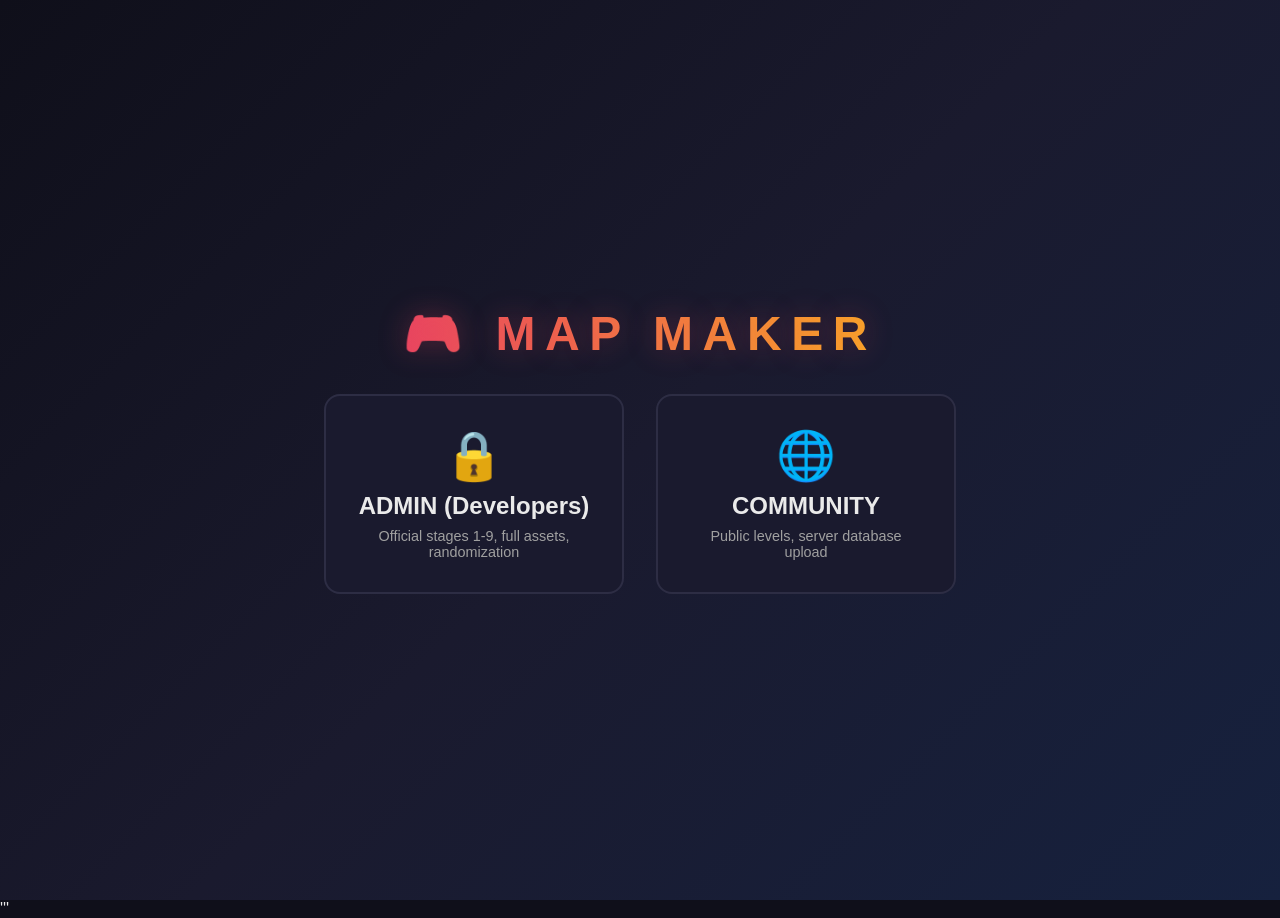
==== map-maker/map-maker.html @ d8f0c8b5 "Reset repository snapshot" ====
<!DOCTYPE html>
<html lang="en">
<head>
    <meta charset="UTF-8">
    <meta name="viewport" content="width=device-width, initial-scale=1.0">
    <title>Game Map Maker - Admin & Community</title>
    <link rel="stylesheet" href="map-maker.css">
</head>
<body>
    <div id="app">
        <!-- Mode Selector -->
        <div id="mode-selector" class="mode-selector">
            <h1>🎮 MAP MAKER</h1>
            <div class="mode-buttons">
                <button class="mode-btn admin-mode" onclick="app.setMode('admin')">
                    <span class="icon">🔒</span>
                    <span class="label">ADMIN (Developers)</span>
                    <span class="desc">Official stages 1-9, full assets, randomization</span>
                </button>
                <button class="mode-btn community-mode" onclick="app.setMode('community')">
                    <span class="icon">🌐</span>
                    <span class="label">COMMUNITY</span>
                    <span class="desc">Public levels, server database upload</span>
                </button>
            </div>
        </div>

        <!-- Admin Interface -->
        <div id="admin-interface" class="interface hidden">
            <header class="admin-header">
                <h2>🔒 ADMIN MAP MAKER</h2>
                <div class="stage-selector">
                    <label>Target Stage:</label>
                    <select id="admin-stage-select">
                        <option value="1">Stage 1 - Tutorial</option>
                        <option value="2">Stage 2 - Forest</option>
                        <option value="3">Stage 3 - Caves</option>
                        <option value="4">Stage 4 - Castle</option>
                        <option value="5">Stage 5 - Dungeon</option>
                        <option value="6">Stage 6 - Sewers</option>
                        <option value="7">Stage 7 - Tower</option>
                        <option value="8">Stage 8 - Hell</option>
                        <option value="9">Stage 9 - Final</option>
                    </select>
                </div>
                <div class="header-actions">
                    <button class="btn btn-secondary" onclick="app.randomizeMap()">🎲 Randomize</button>
                    <button class="btn btn-primary" onclick="app.exportAdminMap()">💾 Export to Stage</button>
                    <button class="btn btn-warning" onclick="app.exportAllStages()">📦 Export All Stages</button>
                    <button class="btn btn-danger" onclick="app.backToMenu()">← Back</button>
                </div>
            </header>

            <div class="workspace">
                <!-- Left Sidebar: Asset Palette -->
                <aside class="sidebar left-sidebar">
                    <div class="palette-section">
                        <h3>🧱 Platforms</h3>
                        <div class="asset-grid">
                            <div class="asset-item" draggable="true" data-type="platform" data-subtype="grass" title="Grass Platform">
                                <div class="preview grass"></div>
                                <span>Grass</span>
                            </div>
                            <div class="asset-item" draggable="true" data-type="platform" data-subtype="stone" title="Stone Platform">
                                <div class="preview stone"></div>
                                <span>Stone</span>
                            </div>
                            <div class="asset-item" draggable="true" data-type="platform" data-subtype="wood" title="Wood Platform">
                                <div class="preview wood"></div>
                                <span>Wood</span>
                            </div>
                            <div class="asset-item" draggable="true" data-type="platform" data-subtype="metal" title="Metal Platform">
                                <div class="preview metal"></div>
                                <span>Metal</span>
                            </div>
                            <div class="asset-item" draggable="true" data-type="platform" data-subtype="ice" title="Ice Platform">
                                <div class="preview ice"></div>
                                <span>Ice</span>
                            </div>
                            <div class="asset-item" draggable="true" data-type="platform" data-subtype="moving" title="Moving Platform">
                                <div class="preview moving"></div>
                                <span>Moving</span>
                            </div>
                            <div class="asset-item" draggable="true" data-type="platform" data-subtype="crumbling" title="Crumbling Platform">
                                <div class="preview crumbling"></div>
                                <span>Crumble</span>
                            </div>
                            <div class="asset-item" draggable="true" data-type="platform" data-subtype="bounce" title="Bounce Platform">
                                <div class="preview bounce"></div>
                                <span>Bounce</span>
                            </div>
                        </div>
                    </div>

                    <div class="palette-section">
                        <h3>⚠️ Traps</h3>
                        <div class="asset-grid">
                            <div class="asset-item" draggable="true" data-type="trap" data-subtype="spikes" title="Spikes">
                                <div class="preview spikes"></div>
                                <span>Spikes</span>
                            </div>
                            <div class="asset-item" draggable="true" data-type="trap" data-subtype="saw" title="Saw Blade">
                                <div class="preview saw"></div>
                                <span>Saw</span>
                            </div>
                            <div class="asset-item" draggable="true" data-type="trap" data-subtype="lava" title="Lava Pit">
                                <div class="preview lava"></div>
                                <span>Lava</span>
                            </div>
                            <div class="asset-item" draggable="true" data-type="trap" data-subtype="arrow" title="Arrow Trap">
                                <div class="preview arrow"></div>
                                <span>Arrow</span>
                            </div>
                            <div class="asset-item" draggable="true" data-type="trap" data-subtype="poison" title="Poison Gas">
                                <div class="preview poison"></div>
                                <span>Poison</span>
                            </div>
                            <div class="asset-item" draggable="true" data-type="trap" data-subtype="electric" title="Electric Field">
                                <div class="preview electric"></div>
                                <span>Electric</span>
                            </div>
                        </div>
                    </div>

                    <div class="palette-section">
                        <h3>🚪 Doors</h3>
                        <div class="asset-grid">
                            <div class="asset-item" draggable="true" data-type="door" data-subtype="exit" title="Exit Door">
                                <div class="preview door-exit"></div>
                                <span>Exit</span>
                            </div>
                            <div class="asset-item" draggable="true" data-type="door" data-subtype="locked" title="Locked Door">
                                <div class="preview door-locked"></div>
                                <span>Locked</span>
                            </div>
                            <div class="asset-item" draggable="true" data-type="door" data-subtype="secret" title="Secret Door">
                                <div class="preview door-secret"></div>
                                <span>Secret</span>
                            </div>
                            <div class="asset-item" draggable="true" data-type="door" data-subtype="trap" title="Trap Door (Bad)">
                                <div class="preview door-trap"></div>
                                <span>Trap</span>
                            </div>
                        </div>
                    </div>
                </aside>

                <!-- Center: Canvas -->
                <main class="canvas-area">
                    <div class="canvas-header">
                        <span class="coords">X: <span id="coord-x">0</span> Y: <span id="coord-y">0</span></span>
                        <span class="grid-size">Grid: <span id="grid-size">32px</span></span>
                        <div class="tools">
                            <button class="tool-btn active" data-tool="brush" title="Brush (B)">🖌️</button>
                            <button class="tool-btn" data-tool="eraser" title="Eraser (E)">🧹</button>
                            <button class="tool-btn" data-tool="fill" title="Fill (F)">🪣</button>
                            <button class="tool-btn" data-tool="select" title="Select (S)">🔲</button>
                            <button class="tool-btn" data-tool="move" title="Move (M)">✋</button>
                        </div>
                        <div class="zoom-controls">
                            <button onclick="app.zoom(-0.1)">-</button>
                            <span id="zoom-level">100%</span>
                            <button onclick="app.zoom(0.1)">+</button>
                        </div>
                    </div>
                    <div class="canvas-wrapper">
                        <canvas id="map-canvas" width="800" height="600"></canvas>
                        <div id="grid-overlay" class="grid-overlay"></div>
                    </div>
                    <div class="canvas-footer">
                        <span id="object-count">Objects: 0</span>
                        <span id="map-size">Size: 25x19 tiles</span>
                    </div>
                </main>

                <!-- Right Sidebar: Properties & Layers -->
                <aside class="sidebar right-sidebar">
                    <div class="panel">
                        <h3>📋 Layers</h3>
                        <div class="layer-list">
                            <div class="layer-item active" data-layer="background">
                                <span class="visibility">👁️</span>
                                <span>Background</span>
                            </div>
                            <div class="layer-item active" data-layer="platforms">
                                <span class="visibility">👁️</span>
                                <span>Platforms</span>
                            </div>
                            <div class="layer-item active" data-layer="traps">
                                <span class="visibility">👁️</span>
                                <span>Traps</span>
                            </div>
                            <div class="layer-item active" data-layer="entities">
                                <span class="visibility">👁️</span>
                                <span>Entities</span>
                            </div>
                            <div class="layer-item active" data-layer="foreground">
                                <span class="visibility">👁️</span>
                                <span>Foreground</span>
                            </div>
                        </div>
                    </div>

                    <div class="panel">
                        <h3>🎯 Spawns & Mobs</h3>
                        <div class="asset-grid small">
                            <div class="asset-item" draggable="true" data-type="spawn" data-subtype="player" title="Player Spawn">
                                <div class="preview spawn-player"></div>
                                <span>Player</span>
                            </div>
                            <div class="asset-item" draggable="true" data-type="spawn" data-subtype="checkpoint" title="Checkpoint">
                                <div class="preview spawn-checkpoint"></div>
                                <span>Save</span>
                            </div>
                            <div class="asset-item" draggable="true" data-type="mob" data-subtype="slime" title="Slime">
                                <div class="preview mob-slime"></div>
                                <span>Slime</span>
                            </div>
                            <div class="asset-item" draggable="true" data-type="mob" data-subtype="goblin" title="Goblin">
                                <div class="preview mob-goblin"></div>
                                <span>Goblin</span>
                            </div>
                            <div class="asset-item" draggable="true" data-type="mob" data-subtype="skeleton" title="Skeleton">
                                <div class="preview mob-skeleton"></div>
                                <span>Skeleton</span>
                            </div>
                            <div class="asset-item" draggable="true" data-type="mob" data-subtype="bat" title="Bat">
                                <div class="preview mob-bat"></div>
                                <span>Bat</span>
                            </div>
                            <div class="asset-item" draggable="true" data-type="mob" data-subtype="boss" title="Boss">
                                <div class="preview mob-boss"></div>
                                <span>Boss</span>
                            </div>
                        </div>
                    </div>

                    <div class="panel">
                        <h3>💎 Items</h3>
                        <div class="asset-grid small">
                            <div class="asset-item" draggable="true" data-type="item" data-subtype="coin" title="Coin">
                                <div class="preview item-coin"></div>
                                <span>Coin</span>
                            </div>
                            <div class="asset-item" draggable="true" data-type="item" data-subtype="gem" title="Gem">
                                <div class="preview item-gem"></div>
                                <span>Gem</span>
                            </div>
                            <div class="asset-item" draggable="true" data-type="item" data-subtype="key" title="Key">
                                <div class="preview item-key"></div>
                                <span>Key</span>
                            </div>
                            <div class="asset-item" draggable="true" data-type="item" data-subtype="potion" title="Potion">
                                <div class="preview item-potion"></div>
                                <span>Potion</span>
                            </div>
                            <div class="asset-item" draggable="true" data-type="item" data-subtype="chest" title="Chest">
                                <div class="preview item-chest"></div>
                                <span>Chest</span>
                            </div>
                            <div class="asset-item" draggable="true" data-type="item" data-subtype="powerup" title="Power Up">
                                <div class="preview item-powerup"></div>
                                <span>Power</span>
                            </div>
                        </div>
                    </div>

                    <div class="panel" id="properties-panel">
                        <h3>⚙️ Properties</h3>
                        <div id="selected-properties">
                            <p class="empty-state">Select an object to edit properties</p>
                        </div>
                    </div>
                </aside>
            </div>

            <!-- Randomization Settings -->
            <div class="randomization-panel">
                <h3>🎲 Randomization Algorithm</h3>
                <div class="rand-settings">
                    <label>
                        <input type="checkbox" id="rand-platforms" checked>
                        Randomize Platform Positions
                    </label>
                    <label>
                        <input type="checkbox" id="rand-traps" checked>
                        Randomize Trap Placement
                    </label>
                    <label>
                        <input type="checkbox" id="rand-items" checked>
                        Randomize Item Spawns
                    </label>
                    <label>
                        <input type="checkbox" id="rand-mobs" checked>
                        Randomize Mob Spawns
                    </label>
                    <label>
                        <input type="checkbox" id="rand-seed" checked>
                        Use Seed: <input type="text" id="rand-seed-value" placeholder="random">
                    </label>
                    <div class="slider-group">
                        <label>Difficulty Variance: <span id="diff-val">50%</span></label>
                        <input type="range" id="difficulty-var" min="0" max="100" value="50">
                    </div>
                </div>
            </div>
        </div>

        <!-- Community Interface -->
        <div id="community-interface" class="interface hidden">
            <header class="community-header">
                <h2>🌐 COMMUNITY MAP MAKER</h2>
                <div class="header-actions">
                    <button class="btn btn-secondary" onclick="app.newMap()">📝 New</button>
                    <button class="btn btn-secondary" onclick="app.loadMap()">📂 Load</button>
                    <button class="btn btn-primary" onclick="app.saveToServer()">☁️ Upload to Server</button>
                    <button class="btn btn-danger" onclick="app.backToMenu()">← Back</button>
                </div>
            </header>

            <div class="workspace community-workspace">
                <aside class="sidebar community-sidebar">
                    <div class="palette-section">
                        <h3>Basic Assets</h3>
                        <div class="asset-grid">
                            <div class="asset-item" draggable="true" data-type="platform" data-subtype="grass">
                                <div class="preview grass"></div>
                                <span>Platform</span>
                            </div>
                            <div class="asset-item" draggable="true" data-type="trap" data-subtype="spikes">
                                <div class="preview spikes"></div>
                                <span>Spikes</span>
                            </div>
                            <div class="asset-item" draggable="true" data-type="door" data-subtype="exit">
                                <div class="preview door-exit"></div>
                                <span>Exit</span>
                            </div>
                            <div class="asset-item" draggable="true" data-type="item" data-subtype="coin">
                                <div class="preview item-coin"></div>
                                <span>Coin</span>
                            </div>
                            <div class="asset-item" draggable="true" data-type="spawn" data-subtype="player">
                                <div class="preview spawn-player"></div>
                                <span>Start</span>
                            </div>
                            <div class="asset-item" draggable="true" data-type="mob" data-subtype="slime">
                                <div class="preview mob-slime"></div>
                                <span>Enemy</span>
                            </div>
                        </div>
                    </div>

                    <div class="panel">
                        <h3>Level Info</h3>
                        <input type="text" id="level-name" placeholder="Level Name">
                        <textarea id="level-desc" placeholder="Description"></textarea>
                        <select id="level-difficulty">
                            <option value="easy">Easy</option>
                            <option value="medium">Medium</option>
                            <option value="hard">Hard</option>
                            <option value="expert">Expert</option>
                        </select>
                        <input type="text" id="author-name" placeholder="Your Name">
                    </div>
                </aside>

                <main class="canvas-area">
                    <div class="canvas-header">
                        <span>Community Level Editor</span>
                        <div class="tools">
                            <button class="tool-btn active" data-tool="brush">🖌️</button>
                            <button class="tool-btn" data-tool="eraser">🧹</button>
                        </div>
                    </div>
                    <div class="canvas-wrapper">
                        <canvas id="community-canvas" width="800" height="600"></canvas>
                    </div>
                </main>
            </div>
        </div>

        <!-- Export Modal -->
        <div id="export-modal" class="modal hidden">
            <div class="modal-content">
                <h3>📦 Export Stage Data</h3>
                <div class="export-preview">
                    <pre id="export-json"></pre>
                </div>
                <div class="export-actions">
                    <button class="btn btn-secondary" onclick="app.copyToClipboard()">📋 Copy JSON</button>
                    <button class="btn btn-primary" onclick="app.downloadStage()">💾 Download</button>
                    <button class="btn btn-danger" onclick="app.closeModal()">Close</button>
                </div>
            </div>
        </div>
    </div>

    <script src="/Minos-main/map-maker/map-maker.js"></script>
</body>
</html>'''
---- map-maker/map-maker.css ----
* {
    margin: 0;
    padding: 0;
    box-sizing: border-box;
}

:root {
    --bg-dark: #0f0f1a;
    --bg-panel: #1a1a2e;
    --bg-canvas: #16213e;
    --border: #2d2d44;
    --accent: #e94560;
    --accent-hover: #ff6b6b;
    --success: #4ecca3;
    --warning: #f9a826;
    --text: #eaeaea;
    --text-muted: #a0a0a0;
    --grid: rgba(255, 255, 255, 0.05);
}

body {
    font-family: 'Segoe UI', Tahoma, Geneva, Verdana, sans-serif;
    background: var(--bg-dark);
    color: var(--text);
    overflow: hidden;
    height: 100vh;
}

.hidden { display: none !important; }

/* ===== MODE SELECTOR ===== */
.mode-selector {
    display: flex;
    flex-direction: column;
    align-items: center;
    justify-content: center;
    height: 100vh;
    background: linear-gradient(135deg, #0f0f1a 0%, #1a1a2e 50%, #16213e 100%);
    gap: 2rem;
}

.mode-selector h1 {
    font-size: 3rem;
    text-transform: uppercase;
    letter-spacing: 0.2em;
    background: linear-gradient(90deg, #e94560, #f9a826);
    -webkit-background-clip: text;
    -webkit-text-fill-color: transparent;
    text-shadow: 0 0 30px rgba(233, 69, 96, 0.3);
}

.mode-buttons {
    display: flex;
    gap: 2rem;
    flex-wrap: wrap;
    justify-content: center;
}

.mode-btn {
    width: 300px;
    padding: 2rem;
    border: 2px solid var(--border);
    border-radius: 16px;
    background: var(--bg-panel);
    color: var(--text);
    cursor: pointer;
    transition: all 0.3s ease;
    display: flex;
    flex-direction: column;
    align-items: center;
    gap: 0.5rem;
}

.mode-btn:hover {
    transform: translateY(-5px);
    border-color: var(--accent);
    box-shadow: 0 10px 40px rgba(233, 69, 96, 0.2);
}

.mode-btn .icon {
    font-size: 3rem;
}

.mode-btn .label {
    font-size: 1.5rem;
    font-weight: bold;
}

.mode-btn .desc {
    font-size: 0.9rem;
    color: var(--text-muted);
    text-align: center;
}

.admin-mode:hover {
    border-color: #e94560;
    box-shadow: 0 10px 40px rgba(233, 69, 96, 0.3);
}

.community-mode:hover {
    border-color: #4ecca3;
    box-shadow: 0 10px 40px rgba(78, 204, 163, 0.3);
}

/* ===== INTERFACE LAYOUT ===== */
.interface {
    display: flex;
    flex-direction: column;
    height: 100vh;
}

/* ===== HEADERS ===== */
.admin-header, .community-header {
    display: flex;
    align-items: center;
    justify-content: space-between;
    padding: 0.8rem 1.5rem;
    background: var(--bg-panel);
    border-bottom: 2px solid var(--border);
    gap: 1rem;
    flex-wrap: wrap;
}

.admin-header h2, .community-header h2 {
    font-size: 1.2rem;
    color: var(--accent);
}

.stage-selector {
    display: flex;
    align-items: center;
    gap: 0.5rem;
}

.stage-selector select {
    padding: 0.5rem;
    background: var(--bg-dark);
    border: 1px solid var(--border);
    color: var(--text);
    border-radius: 6px;
    cursor: pointer;
}

.header-actions {
    display: flex;
    gap: 0.5rem;
    flex-wrap: wrap;
}

/* ===== BUTTONS ===== */
.btn {
    padding: 0.6rem 1.2rem;
    border: none;
    border-radius: 8px;
    cursor: pointer;
    font-weight: 600;
    transition: all 0.2s;
    font-size: 0.9rem;
    display: flex;
    align-items: center;
    gap: 0.3rem;
}

.btn-primary {
    background: var(--accent);
    color: white;
}

.btn-primary:hover {
    background: var(--accent-hover);
    transform: translateY(-2px);
}

.btn-secondary {
    background: var(--bg-dark);
    color: var(--text);
    border: 1px solid var(--border);
}

.btn-secondary:hover {
    background: var(--border);
}

.btn-warning {
    background: var(--warning);
    color: #000;
}

.btn-danger {
    background: transparent;
    color: var(--accent);
    border: 1px solid var(--accent);
}

.btn-danger:hover {
    background: var(--accent);
    color: white;
}

/* ===== WORKSPACE ===== */
.workspace {
    display: flex;
    flex: 1;
    overflow: hidden;
}

.community-workspace {
    display: flex;
    flex: 1;
    overflow: hidden;
}

/* ===== SIDEBARS ===== */
.sidebar {
    width: 220px;
    background: var(--bg-panel);
    border-right: 2px solid var(--border);
    overflow-y: auto;
    padding: 1rem;
    display: flex;
    flex-direction: column;
    gap: 1rem;
}

.right-sidebar {
    border-right: none;
    border-left: 2px solid var(--border);
}

.community-sidebar {
    width: 250px;
}

.palette-section, .panel {
    background: var(--bg-dark);
    border-radius: 10px;
    padding: 1rem;
    border: 1px solid var(--border);
}

.palette-section h3, .panel h3 {
    font-size: 0.9rem;
    margin-bottom: 0.8rem;
    color: var(--warning);
    text-transform: uppercase;
    letter-spacing: 0.05em;
}

/* ===== ASSET GRID ===== */
.asset-grid {
    display: grid;
    grid-template-columns: repeat(2, 1fr);
    gap: 0.5rem;
}

.asset-grid.small {
    grid-template-columns: repeat(3, 1fr);
}

.asset-item {
    display: flex;
    flex-direction: column;
    align-items: center;
    padding: 0.5rem;
    background: var(--bg-panel);
    border: 2px solid transparent;
    border-radius: 8px;
    cursor: grab;
    transition: all 0.2s;
    user-select: none;
}

.asset-item:hover {
    border-color: var(--accent);
    transform: scale(1.05);
    background: var(--bg-dark);
}

.asset-item:active {
    cursor: grabbing;
}

.asset-item.selected {
    border-color: var(--success);
    background: rgba(78, 204, 163, 0.1);
}

.asset-item span {
    font-size: 0.75rem;
    margin-top: 0.3rem;
    color: var(--text-muted);
}

/* ===== PREVIEW BOXES ===== */
.preview {
    width: 40px;
    height: 40px;
    border-radius: 6px;
    position: relative;
}

/* Platforms */
.grass { background: linear-gradient(180deg, #4ecca3 0%, #3db892 100%); border-top: 3px solid #7fffd4; }
.stone { background: linear-gradient(180deg, #8b8b8b 0%, #6b6b6b 100%); }
.wood { background: linear-gradient(90deg, #8b4513 0%, #a0522d 50%, #8b4513 100%); }
.metal { background: linear-gradient(180deg, #b0b0b0 0%, #808080 100%); border: 1px solid #d0d0d0; }
.ice { background: linear-gradient(180deg, #a8e6ff 0%, #7ec8e3 100%); opacity: 0.8; }
.moving { background: linear-gradient(180deg, #f9a826 0%, #e8890c 100%); animation: pulse 2s infinite; }
.crumbling { background: linear-gradient(180deg, #d4a373 0%, #b08968 100%); border: 2px dashed #8b4513; }
.bounce { background: linear-gradient(180deg, #ff6b9d 0%, #c44569 100%); border-radius: 50% 50% 10% 10%; }

/* Traps */
.spikes { 
    background: var(--bg-dark); 
    position: relative;
}
.spikes::after {
    content: '▲▲▲';
    position: absolute;
    bottom: 0;
    left: 0;
    right: 0;
    color: #e94560;
    font-size: 12px;
    text-align: center;
    line-height: 8px;
}
.saw { 
    background: conic-gradient(from 0deg, #e94560, #ff6b6b, #e94560); 
    border-radius: 50%;
    animation: spin 4s linear infinite;
}
.lava { 
    background: linear-gradient(180deg, #ff4500 0%, #ff0000 100%); 
    animation: lava-flow 3s ease infinite;
}
.arrow { 
    background: var(--bg-dark); 
    position: relative;
}
.arrow::after {
    content: '→';
    position: absolute;
    inset: 0;
    display: flex;
    align-items: center;
    justify-content: center;
    color: var(--warning);
    font-size: 20px;
}
.poison { 
    background: radial-gradient(circle, #4ecca3 0%, transparent 70%); 
    animation: toxic 2s ease infinite;
}
.electric { 
    background: var(--bg-dark); 
    border: 2px solid #f9a826;
    animation: electric 0.5s ease infinite;
}

/* Doors */
.door-exit { background: linear-gradient(180deg, #4ecca3 0%, #3db892 100%); border: 2px solid #7fffd4; }
.door-locked { background: linear-gradient(180deg, #e94560 0%, #c73e54 100%); border: 2px solid #ff6b6b; }
.door-secret { background: linear-gradient(180deg, #8b8b8b 0%, #6b6b6b 100%); opacity: 0.6; }
.door-trap { background: linear-gradient(180deg, #2c2c2c 0%, #1a1a1a 100%); border: 2px solid #e94560; }

/* Spawns */
.spawn-player { 
    background: #4ecca3; 
    border-radius: 50%; 
    border: 3px solid white;
}
.spawn-checkpoint { 
    background: var(--warning); 
    border-radius: 50%;
    border: 3px dashed white;
}

/* Mobs */
.mob-slime { 
    background: #4ecca3; 
    border-radius: 40% 40% 10% 10%;
    animation: bounce 1s ease infinite;
}
.mob-goblin { 
    background: #7cb342; 
    border-radius: 30%;
}
.mob-skeleton { 
    background: #e0e0e0; 
    border: 1px solid #999;
}
.mob-bat { 
    background: #5c4d7d; 
    border-radius: 50% 50% 0 0;
    animation: fly 2s ease infinite;
}
.mob-boss { 
    background: linear-gradient(135deg, #e94560, #f9a826); 
    border-radius: 10%;
    animation: pulse 2s ease infinite;
}

/* Items */
.item-coin { 
    background: #ffd700; 
    border-radius: 50%; 
    border: 2px solid #ffed4e;
    animation: spin 3s linear infinite;
}
.item-gem { 
    background: #00bfff; 
    clip-path: polygon(50% 0%, 100% 50%, 50% 100%, 0% 50%);
}
.item-key { 
    background: var(--warning); 
    clip-path: polygon(20% 0%, 80% 0%, 100% 100%, 0% 100%);
}
.item-potion { 
    background: #ff6b9d; 
    border-radius: 40% 40% 60% 60%;
}
.item-chest { 
    background: #8b4513; 
    border: 2px solid #d4a373;
}
.item-powerup { 
    background: radial-gradient(circle, #f9a826, #e94560); 
    border-radius: 50%;
    animation: pulse 1s ease infinite;
}

/* ===== CANVAS AREA ===== */
.canvas-area {
    flex: 1;
    display: flex;
    flex-direction: column;
    background: var(--bg-dark);
    position: relative;
}

.canvas-header {
    display: flex;
    align-items: center;
    justify-content: space-between;
    padding: 0.5rem 1rem;
    background: var(--bg-panel);
    border-bottom: 1px solid var(--border);
    gap: 1rem;
}

.coords, .grid-size {
    font-family: monospace;
    font-size: 0.85rem;
    color: var(--text-muted);
}

.tools {
    display: flex;
    gap: 0.3rem;
}

.tool-btn {
    width: 36px;
    height: 36px;
    border: 1px solid var(--border);
    background: var(--bg-dark);
    color: var(--text);
    border-radius: 6px;
    cursor: pointer;
    display: flex;
    align-items: center;
    justify-content: center;
    font-size: 1.1rem;
    transition: all 0.2s;
}

.tool-btn:hover {
    background: var(--border);
}

.tool-btn.active {
    background: var(--accent);
    border-color: var(--accent);
}

.zoom-controls {
    display: flex;
    align-items: center;
    gap: 0.5rem;
}

.zoom-controls button {
    width: 28px;
    height: 28px;
    border: 1px solid var(--border);
    background: var(--bg-dark);
    color: var(--text);
    border-radius: 4px;
    cursor: pointer;
}

.canvas-wrapper {
    flex: 1;
    position: relative;
    overflow: auto;
    display: flex;
    align-items: center;
    justify-content: center;
    padding: 2rem;
}

#map-canvas, #community-canvas {
    background: var(--bg-canvas);
    border: 2px solid var(--border);
    border-radius: 8px;
    cursor: crosshair;
    box-shadow: 0 0 40px rgba(0, 0, 0, 0.5);
}

.grid-overlay {
    position: absolute;
    top: 0;
    left: 0;
    right: 0;
    bottom: 0;
    pointer-events: none;
    background-image: 
        linear-gradient(var(--grid) 1px, transparent 1px),
        linear-gradient(90deg, var(--grid) 1px, transparent 1px);
    background-size: 32px 32px;
}

.canvas-footer {
    display: flex;
    justify-content: space-between;
    padding: 0.5rem 1rem;
    background: var(--bg-panel);
    border-top: 1px solid var(--border);
    font-size: 0.85rem;
    color: var(--text-muted);
}

/* ===== LAYERS ===== */
.layer-list {
    display: flex;
    flex-direction: column;
    gap: 0.3rem;
}

.layer-item {
    display: flex;
    align-items: center;
    gap: 0.5rem;
    padding: 0.5rem;
    background: var(--bg-panel);
    border-radius: 6px;
    cursor: pointer;
    transition: all 0.2s;
    font-size: 0.85rem;
}

.layer-item:hover {
    background: var(--border);
}

.layer-item.active {
    background: rgba(78, 204, 163, 0.1);
    border: 1px solid var(--success);
}

.visibility {
    cursor: pointer;
    opacity: 0.7;
}

/* ===== PROPERTIES PANEL ===== */
#properties-panel input, 
#properties-panel select,
.community-sidebar input,
.community-sidebar textarea,
.community-sidebar select {
    width: 100%;
    padding: 0.5rem;
    margin-bottom: 0.5rem;
    background: var(--bg-dark);
    border: 1px solid var(--border);
    color: var(--text);
    border-radius: 6px;
    font-family: inherit;
}

.community-sidebar textarea {
    min-height: 80px;
    resize: vertical;
}

.empty-state {
    color: var(--text-muted);
    font-style: italic;
    text-align: center;
    padding: 1rem;
}

/* ===== RANDOMIZATION PANEL ===== */
.randomization-panel {
    background: var(--bg-panel);
    border-top: 2px solid var(--border);
    padding: 1rem;
    display: flex;
    flex-direction: column;
    gap: 0.8rem;
}

.randomization-panel h3 {
    color: var(--warning);
    font-size: 1rem;
}

.rand-settings {
    display: flex;
    flex-wrap: wrap;
    gap: 1rem;
    align-items: center;
}

.rand-settings label {
    display: flex;
    align-items: center;
    gap: 0.5rem;
    font-size: 0.9rem;
    cursor: pointer;
}

.rand-settings input[type="checkbox"] {
    width: 18px;
    height: 18px;
    accent-color: var(--accent);
}

.slider-group {
    display: flex;
    flex-direction: column;
    gap: 0.3rem;
}

.slider-group input[type="range"] {
    width: 150px;
    accent-color: var(--accent);
}

/* ===== MODAL ===== */
.modal {
    position: fixed;
    inset: 0;
    background: rgba(0, 0, 0, 0.8);
    display: flex;
    align-items: center;
    justify-content: center;
    z-index: 1000;
    backdrop-filter: blur(5px);
}

.modal-content {
    background: var(--bg-panel);
    border: 2px solid var(--border);
    border-radius: 16px;
    padding: 2rem;
    max-width: 600px;
    width: 90%;
    max-height: 80vh;
    display: flex;
    flex-direction: column;
    gap: 1rem;
}

.modal-content h3 {
    color: var(--accent);
}

.export-preview {
    background: var(--bg-dark);
    border-radius: 8px;
    padding: 1rem;
    overflow: auto;
    max-height: 400px;
}

.export-preview pre {
    font-family: 'Courier New', monospace;
    font-size: 0.8rem;
    color: var(--success);
    white-space: pre-wrap;
    word-wrap: break-word;
}

.export-actions {
    display: flex;
    gap: 0.5rem;
    justify-content: flex-end;
}

/* ===== ANIMATIONS ===== */
@keyframes pulse {
    0%, 100% { opacity: 1; }
    50% { opacity: 0.6; }
}

@keyframes spin {
    from { transform: rotate(0deg); }
    to { transform: rotate(360deg); }
}

@keyframes bounce {
    0%, 100% { transform: translateY(0); }
    50% { transform: translateY(-5px); }
}

@keyframes fly {
    0%, 100% { transform: translateY(0) rotate(-5deg); }
    50% { transform: translateY(-8px) rotate(5deg); }
}

@keyframes lava-flow {
    0%, 100% { background-position: 0% 50%; }
    50% { background-position: 100% 50%; }
}

@keyframes toxic {
    0%, 100% { transform: scale(1); opacity: 0.7; }
    50% { transform: scale(1.1); opacity: 1; }
}

@keyframes electric {
    0%, 100% { border-color: #f9a826; box-shadow: 0 0 5px #f9a826; }
    50% { border-color: #fff; box-shadow: 0 0 15px #f9a826; }
}

/* ===== SCROLLBAR ===== */
::-webkit-scrollbar {
    width: 8px;
}

::-webkit-scrollbar-track {
    background: var(--bg-dark);
}

::-webkit-scrollbar-thumb {
    background: var(--border);
    border-radius: 4px;
}

::-webkit-scrollbar-thumb:hover {
    background: var(--accent);
}

/* ===== RESPONSIVE ===== */
@media (max-width: 1200px) {
    .sidebar {
        width: 180px;
    }
    .asset-grid {
        grid-template-columns: repeat(2, 1fr);
    }
}

@media (max-width: 900px) {
    .workspace {
        flex-direction: column;
    }
    .sidebar {
        width: 100%;
        height: 200px;
        border-right: none;
        border-bottom: 2px solid var(--border);
    }
    .right-sidebar {
        border-left: none;
        border-top: 2px solid var(--border);
    }
}
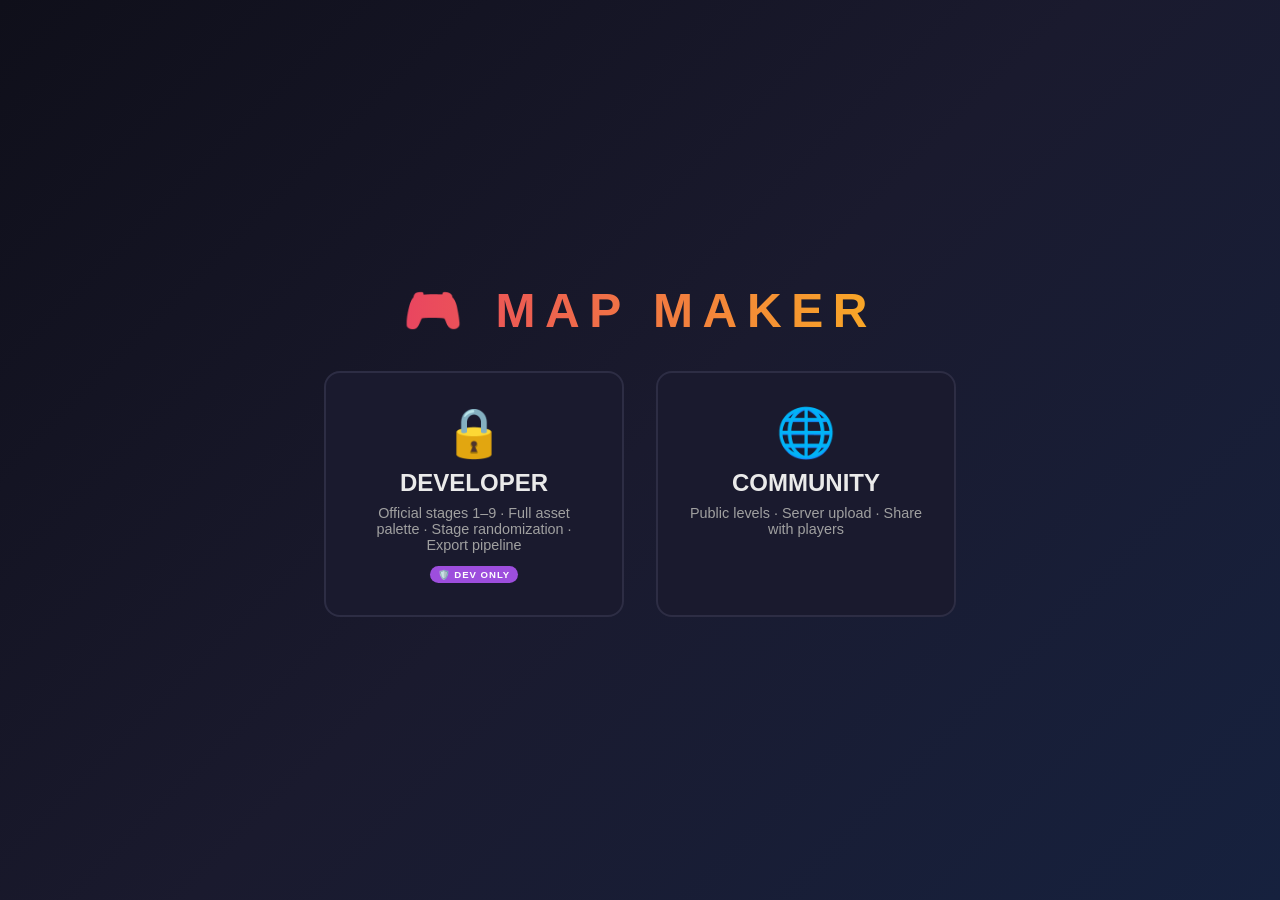
==== commit 299a5096: "map maker addded" ====
--- a/map-maker/map-maker.html
+++ b/map-maker/map-maker.html
@@ -1,400 +1,294 @@
 <!DOCTYPE html>
 <html lang="en">
 <head>
-    <meta charset="UTF-8">
-    <meta name="viewport" content="width=device-width, initial-scale=1.0">
-    <title>Game Map Maker - Admin & Community</title>
-    <link rel="stylesheet" href="map-maker.css">
+  <meta charset="UTF-8">
+  <meta name="viewport" content="width=device-width, initial-scale=1.0">
+  <title>Game Map Maker</title>
+  <link rel="stylesheet" href="map-maker.css">
 </head>
 <body>
-    <div id="app">
-        <!-- Mode Selector -->
-        <div id="mode-selector" class="mode-selector">
-            <h1>🎮 MAP MAKER</h1>
-            <div class="mode-buttons">
-                <button class="mode-btn admin-mode" onclick="app.setMode('admin')">
-                    <span class="icon">🔒</span>
-                    <span class="label">ADMIN (Developers)</span>
-                    <span class="desc">Official stages 1-9, full assets, randomization</span>
-                </button>
-                <button class="mode-btn community-mode" onclick="app.setMode('community')">
-                    <span class="icon">🌐</span>
-                    <span class="label">COMMUNITY</span>
-                    <span class="desc">Public levels, server database upload</span>
-                </button>
-            </div>
-        </div>
-
-        <!-- Admin Interface -->
-        <div id="admin-interface" class="interface hidden">
-            <header class="admin-header">
-                <h2>🔒 ADMIN MAP MAKER</h2>
-                <div class="stage-selector">
-                    <label>Target Stage:</label>
-                    <select id="admin-stage-select">
-                        <option value="1">Stage 1 - Tutorial</option>
-                        <option value="2">Stage 2 - Forest</option>
-                        <option value="3">Stage 3 - Caves</option>
-                        <option value="4">Stage 4 - Castle</option>
-                        <option value="5">Stage 5 - Dungeon</option>
-                        <option value="6">Stage 6 - Sewers</option>
-                        <option value="7">Stage 7 - Tower</option>
-                        <option value="8">Stage 8 - Hell</option>
-                        <option value="9">Stage 9 - Final</option>
-                    </select>
-                </div>
-                <div class="header-actions">
-                    <button class="btn btn-secondary" onclick="app.randomizeMap()">🎲 Randomize</button>
-                    <button class="btn btn-primary" onclick="app.exportAdminMap()">💾 Export to Stage</button>
-                    <button class="btn btn-warning" onclick="app.exportAllStages()">📦 Export All Stages</button>
-                    <button class="btn btn-danger" onclick="app.backToMenu()">← Back</button>
-                </div>
-            </header>
-
-            <div class="workspace">
-                <!-- Left Sidebar: Asset Palette -->
-                <aside class="sidebar left-sidebar">
-                    <div class="palette-section">
-                        <h3>🧱 Platforms</h3>
-                        <div class="asset-grid">
-                            <div class="asset-item" draggable="true" data-type="platform" data-subtype="grass" title="Grass Platform">
-                                <div class="preview grass"></div>
-                                <span>Grass</span>
-                            </div>
-                            <div class="asset-item" draggable="true" data-type="platform" data-subtype="stone" title="Stone Platform">
-                                <div class="preview stone"></div>
-                                <span>Stone</span>
-                            </div>
-                            <div class="asset-item" draggable="true" data-type="platform" data-subtype="wood" title="Wood Platform">
-                                <div class="preview wood"></div>
-                                <span>Wood</span>
-                            </div>
-                            <div class="asset-item" draggable="true" data-type="platform" data-subtype="metal" title="Metal Platform">
-                                <div class="preview metal"></div>
-                                <span>Metal</span>
-                            </div>
-                            <div class="asset-item" draggable="true" data-type="platform" data-subtype="ice" title="Ice Platform">
-                                <div class="preview ice"></div>
-                                <span>Ice</span>
-                            </div>
-                            <div class="asset-item" draggable="true" data-type="platform" data-subtype="moving" title="Moving Platform">
-                                <div class="preview moving"></div>
-                                <span>Moving</span>
-                            </div>
-                            <div class="asset-item" draggable="true" data-type="platform" data-subtype="crumbling" title="Crumbling Platform">
-                                <div class="preview crumbling"></div>
-                                <span>Crumble</span>
-                            </div>
-                            <div class="asset-item" draggable="true" data-type="platform" data-subtype="bounce" title="Bounce Platform">
-                                <div class="preview bounce"></div>
-                                <span>Bounce</span>
-                            </div>
-                        </div>
-                    </div>
-
-                    <div class="palette-section">
-                        <h3>⚠️ Traps</h3>
-                        <div class="asset-grid">
-                            <div class="asset-item" draggable="true" data-type="trap" data-subtype="spikes" title="Spikes">
-                                <div class="preview spikes"></div>
-                                <span>Spikes</span>
-                            </div>
-                            <div class="asset-item" draggable="true" data-type="trap" data-subtype="saw" title="Saw Blade">
-                                <div class="preview saw"></div>
-                                <span>Saw</span>
-                            </div>
-                            <div class="asset-item" draggable="true" data-type="trap" data-subtype="lava" title="Lava Pit">
-                                <div class="preview lava"></div>
-                                <span>Lava</span>
-                            </div>
-                            <div class="asset-item" draggable="true" data-type="trap" data-subtype="arrow" title="Arrow Trap">
-                                <div class="preview arrow"></div>
-                                <span>Arrow</span>
-                            </div>
-                            <div class="asset-item" draggable="true" data-type="trap" data-subtype="poison" title="Poison Gas">
-                                <div class="preview poison"></div>
-                                <span>Poison</span>
-                            </div>
-                            <div class="asset-item" draggable="true" data-type="trap" data-subtype="electric" title="Electric Field">
-                                <div class="preview electric"></div>
-                                <span>Electric</span>
-                            </div>
-                        </div>
-                    </div>
-
-                    <div class="palette-section">
-                        <h3>🚪 Doors</h3>
-                        <div class="asset-grid">
-                            <div class="asset-item" draggable="true" data-type="door" data-subtype="exit" title="Exit Door">
-                                <div class="preview door-exit"></div>
-                                <span>Exit</span>
-                            </div>
-                            <div class="asset-item" draggable="true" data-type="door" data-subtype="locked" title="Locked Door">
-                                <div class="preview door-locked"></div>
-                                <span>Locked</span>
-                            </div>
-                            <div class="asset-item" draggable="true" data-type="door" data-subtype="secret" title="Secret Door">
-                                <div class="preview door-secret"></div>
-                                <span>Secret</span>
-                            </div>
-                            <div class="asset-item" draggable="true" data-type="door" data-subtype="trap" title="Trap Door (Bad)">
-                                <div class="preview door-trap"></div>
-                                <span>Trap</span>
-                            </div>
-                        </div>
-                    </div>
-                </aside>
-
-                <!-- Center: Canvas -->
-                <main class="canvas-area">
-                    <div class="canvas-header">
-                        <span class="coords">X: <span id="coord-x">0</span> Y: <span id="coord-y">0</span></span>
-                        <span class="grid-size">Grid: <span id="grid-size">32px</span></span>
-                        <div class="tools">
-                            <button class="tool-btn active" data-tool="brush" title="Brush (B)">🖌️</button>
-                            <button class="tool-btn" data-tool="eraser" title="Eraser (E)">🧹</button>
-                            <button class="tool-btn" data-tool="fill" title="Fill (F)">🪣</button>
-                            <button class="tool-btn" data-tool="select" title="Select (S)">🔲</button>
-                            <button class="tool-btn" data-tool="move" title="Move (M)">✋</button>
-                        </div>
-                        <div class="zoom-controls">
-                            <button onclick="app.zoom(-0.1)">-</button>
-                            <span id="zoom-level">100%</span>
-                            <button onclick="app.zoom(0.1)">+</button>
-                        </div>
-                    </div>
-                    <div class="canvas-wrapper">
-                        <canvas id="map-canvas" width="800" height="600"></canvas>
-                        <div id="grid-overlay" class="grid-overlay"></div>
-                    </div>
-                    <div class="canvas-footer">
-                        <span id="object-count">Objects: 0</span>
-                        <span id="map-size">Size: 25x19 tiles</span>
-                    </div>
-                </main>
-
-                <!-- Right Sidebar: Properties & Layers -->
-                <aside class="sidebar right-sidebar">
-                    <div class="panel">
-                        <h3>📋 Layers</h3>
-                        <div class="layer-list">
-                            <div class="layer-item active" data-layer="background">
-                                <span class="visibility">👁️</span>
-                                <span>Background</span>
-                            </div>
-                            <div class="layer-item active" data-layer="platforms">
-                                <span class="visibility">👁️</span>
-                                <span>Platforms</span>
-                            </div>
-                            <div class="layer-item active" data-layer="traps">
-                                <span class="visibility">👁️</span>
-                                <span>Traps</span>
-                            </div>
-                            <div class="layer-item active" data-layer="entities">
-                                <span class="visibility">👁️</span>
-                                <span>Entities</span>
-                            </div>
-                            <div class="layer-item active" data-layer="foreground">
-                                <span class="visibility">👁️</span>
-                                <span>Foreground</span>
-                            </div>
-                        </div>
-                    </div>
-
-                    <div class="panel">
-                        <h3>🎯 Spawns & Mobs</h3>
-                        <div class="asset-grid small">
-                            <div class="asset-item" draggable="true" data-type="spawn" data-subtype="player" title="Player Spawn">
-                                <div class="preview spawn-player"></div>
-                                <span>Player</span>
-                            </div>
-                            <div class="asset-item" draggable="true" data-type="spawn" data-subtype="checkpoint" title="Checkpoint">
-                                <div class="preview spawn-checkpoint"></div>
-                                <span>Save</span>
-                            </div>
-                            <div class="asset-item" draggable="true" data-type="mob" data-subtype="slime" title="Slime">
-                                <div class="preview mob-slime"></div>
-                                <span>Slime</span>
-                            </div>
-                            <div class="asset-item" draggable="true" data-type="mob" data-subtype="goblin" title="Goblin">
-                                <div class="preview mob-goblin"></div>
-                                <span>Goblin</span>
-                            </div>
-                            <div class="asset-item" draggable="true" data-type="mob" data-subtype="skeleton" title="Skeleton">
-                                <div class="preview mob-skeleton"></div>
-                                <span>Skeleton</span>
-                            </div>
-                            <div class="asset-item" draggable="true" data-type="mob" data-subtype="bat" title="Bat">
-                                <div class="preview mob-bat"></div>
-                                <span>Bat</span>
-                            </div>
-                            <div class="asset-item" draggable="true" data-type="mob" data-subtype="boss" title="Boss">
-                                <div class="preview mob-boss"></div>
-                                <span>Boss</span>
-                            </div>
-                        </div>
-                    </div>
-
-                    <div class="panel">
-                        <h3>💎 Items</h3>
-                        <div class="asset-grid small">
-                            <div class="asset-item" draggable="true" data-type="item" data-subtype="coin" title="Coin">
-                                <div class="preview item-coin"></div>
-                                <span>Coin</span>
-                            </div>
-                            <div class="asset-item" draggable="true" data-type="item" data-subtype="gem" title="Gem">
-                                <div class="preview item-gem"></div>
-                                <span>Gem</span>
-                            </div>
-                            <div class="asset-item" draggable="true" data-type="item" data-subtype="key" title="Key">
-                                <div class="preview item-key"></div>
-                                <span>Key</span>
-                            </div>
-                            <div class="asset-item" draggable="true" data-type="item" data-subtype="potion" title="Potion">
-                                <div class="preview item-potion"></div>
-                                <span>Potion</span>
-                            </div>
-                            <div class="asset-item" draggable="true" data-type="item" data-subtype="chest" title="Chest">
-                                <div class="preview item-chest"></div>
-                                <span>Chest</span>
-                            </div>
-                            <div class="asset-item" draggable="true" data-type="item" data-subtype="powerup" title="Power Up">
-                                <div class="preview item-powerup"></div>
-                                <span>Power</span>
-                            </div>
-                        </div>
-                    </div>
-
-                    <div class="panel" id="properties-panel">
-                        <h3>⚙️ Properties</h3>
-                        <div id="selected-properties">
-                            <p class="empty-state">Select an object to edit properties</p>
-                        </div>
-                    </div>
-                </aside>
-            </div>
-
-            <!-- Randomization Settings -->
-            <div class="randomization-panel">
-                <h3>🎲 Randomization Algorithm</h3>
-                <div class="rand-settings">
-                    <label>
-                        <input type="checkbox" id="rand-platforms" checked>
-                        Randomize Platform Positions
-                    </label>
-                    <label>
-                        <input type="checkbox" id="rand-traps" checked>
-                        Randomize Trap Placement
-                    </label>
-                    <label>
-                        <input type="checkbox" id="rand-items" checked>
-                        Randomize Item Spawns
-                    </label>
-                    <label>
-                        <input type="checkbox" id="rand-mobs" checked>
-                        Randomize Mob Spawns
-                    </label>
-                    <label>
-                        <input type="checkbox" id="rand-seed" checked>
-                        Use Seed: <input type="text" id="rand-seed-value" placeholder="random">
-                    </label>
-                    <div class="slider-group">
-                        <label>Difficulty Variance: <span id="diff-val">50%</span></label>
-                        <input type="range" id="difficulty-var" min="0" max="100" value="50">
-                    </div>
-                </div>
-            </div>
-        </div>
-
-        <!-- Community Interface -->
-        <div id="community-interface" class="interface hidden">
-            <header class="community-header">
-                <h2>🌐 COMMUNITY MAP MAKER</h2>
-                <div class="header-actions">
-                    <button class="btn btn-secondary" onclick="app.newMap()">📝 New</button>
-                    <button class="btn btn-secondary" onclick="app.loadMap()">📂 Load</button>
-                    <button class="btn btn-primary" onclick="app.saveToServer()">☁️ Upload to Server</button>
-                    <button class="btn btn-danger" onclick="app.backToMenu()">← Back</button>
-                </div>
-            </header>
-
-            <div class="workspace community-workspace">
-                <aside class="sidebar community-sidebar">
-                    <div class="palette-section">
-                        <h3>Basic Assets</h3>
-                        <div class="asset-grid">
-                            <div class="asset-item" draggable="true" data-type="platform" data-subtype="grass">
-                                <div class="preview grass"></div>
-                                <span>Platform</span>
-                            </div>
-                            <div class="asset-item" draggable="true" data-type="trap" data-subtype="spikes">
-                                <div class="preview spikes"></div>
-                                <span>Spikes</span>
-                            </div>
-                            <div class="asset-item" draggable="true" data-type="door" data-subtype="exit">
-                                <div class="preview door-exit"></div>
-                                <span>Exit</span>
-                            </div>
-                            <div class="asset-item" draggable="true" data-type="item" data-subtype="coin">
-                                <div class="preview item-coin"></div>
-                                <span>Coin</span>
-                            </div>
-                            <div class="asset-item" draggable="true" data-type="spawn" data-subtype="player">
-                                <div class="preview spawn-player"></div>
-                                <span>Start</span>
-                            </div>
-                            <div class="asset-item" draggable="true" data-type="mob" data-subtype="slime">
-                                <div class="preview mob-slime"></div>
-                                <span>Enemy</span>
-                            </div>
-                        </div>
-                    </div>
-
-                    <div class="panel">
-                        <h3>Level Info</h3>
-                        <input type="text" id="level-name" placeholder="Level Name">
-                        <textarea id="level-desc" placeholder="Description"></textarea>
-                        <select id="level-difficulty">
-                            <option value="easy">Easy</option>
-                            <option value="medium">Medium</option>
-                            <option value="hard">Hard</option>
-                            <option value="expert">Expert</option>
-                        </select>
-                        <input type="text" id="author-name" placeholder="Your Name">
-                    </div>
-                </aside>
-
-                <main class="canvas-area">
-                    <div class="canvas-header">
-                        <span>Community Level Editor</span>
-                        <div class="tools">
-                            <button class="tool-btn active" data-tool="brush">🖌️</button>
-                            <button class="tool-btn" data-tool="eraser">🧹</button>
-                        </div>
-                    </div>
-                    <div class="canvas-wrapper">
-                        <canvas id="community-canvas" width="800" height="600"></canvas>
-                    </div>
-                </main>
-            </div>
-        </div>
-
-        <!-- Export Modal -->
-        <div id="export-modal" class="modal hidden">
-            <div class="modal-content">
-                <h3>📦 Export Stage Data</h3>
-                <div class="export-preview">
-                    <pre id="export-json"></pre>
-                </div>
-                <div class="export-actions">
-                    <button class="btn btn-secondary" onclick="app.copyToClipboard()">📋 Copy JSON</button>
-                    <button class="btn btn-primary" onclick="app.downloadStage()">💾 Download</button>
-                    <button class="btn btn-danger" onclick="app.closeModal()">Close</button>
-                </div>
-            </div>
-        </div>
-    </div>
-
-    <script src="/Minos-main/map-maker/map-maker.js"></script>
+<div id="app">
+
+  <!-- ===== DEVELOPER LOGIN OVERLAY ===== -->
+  <div id="dev-login-overlay" class="hidden">
+    <div class="dev-login-box" style="animation: slideDown 0.3s ease">
+      <span class="lock-icon">🔐</span>
+      <h2>DEVELOPER ACCESS</h2>
+      <p>This area is restricted to authorized developers only.<br>Enter your developer key to continue.</p>
+      <input type="password" id="dev-password-input" placeholder="Enter developer key…" maxlength="32"
+             onkeydown="if(event.key==='Enter') app.submitDevLogin()">
+      <div id="dev-error"></div>
+      <div class="login-actions">
+        <button class="btn btn-secondary" style="flex:1" onclick="app.cancelDevLogin()">Cancel</button>
+        <button class="btn btn-dev" style="flex:1" onclick="app.submitDevLogin()">🔓 Unlock</button>
+      </div>
+      <span class="hint">Hint: dev2024</span>
+    </div>
+  </div>
+
+  <!-- ===== MODE SELECTOR ===== -->
+  <div id="mode-selector" class="mode-selector">
+    <h1>🎮 MAP MAKER</h1>
+    <div class="mode-buttons">
+      <button class="mode-btn admin-mode" onclick="app.requestAdminMode()">
+        <span class="icon">🔒</span>
+        <span class="label">DEVELOPER</span>
+        <span class="desc">Official stages 1–9 · Full asset palette · Stage randomization · Export pipeline</span>
+        <span class="dev-badge">🛡️ DEV ONLY</span>
+      </button>
+      <button class="mode-btn community-mode" onclick="app.setMode('community')">
+        <span class="icon">🌐</span>
+        <span class="label">COMMUNITY</span>
+        <span class="desc">Public levels · Server upload · Share with players</span>
+      </button>
+    </div>
+  </div>
+
+  <!-- ===== ADMIN INTERFACE ===== -->
+  <div id="admin-interface" class="interface hidden">
+    <header class="admin-header">
+      <h2>🔒 DEVELOPER MAP MAKER</h2>
+      <div class="stage-selector">
+        <label>Stage:</label>
+        <select id="admin-stage-select" onchange="app.onStageChange()">
+          <option value="1">Stage 1 – Tutorial</option>
+          <option value="2">Stage 2 – Forest</option>
+          <option value="3">Stage 3 – Caves</option>
+          <option value="4">Stage 4 – Castle</option>
+          <option value="5">Stage 5 – Dungeon</option>
+          <option value="6">Stage 6 – Sewers</option>
+          <option value="7">Stage 7 – Tower</option>
+          <option value="8">Stage 8 – Hell</option>
+          <option value="9">Stage 9 – Final</option>
+        </select>
+      </div>
+      <div class="map-name-field">
+        <label>Map ID:</label>
+        <input type="text" id="admin-map-id" placeholder="e.g. stage1_map1" value="stage1_map1">
+      </div>
+      <div class="header-actions">
+        <button class="btn btn-secondary" onclick="app.clearCanvas()">🗑️ Clear</button>
+        <button class="btn btn-secondary" onclick="app.randomizeMap()">🎲 Randomize</button>
+        <button class="btn btn-dev" onclick="app.exportAdminMap()">💾 Save to Stage</button>
+        <button class="btn btn-warning" onclick="app.exportAllStages()">📦 Export All</button>
+        <button class="btn btn-danger" onclick="app.backToMenu()">← Exit</button>
+      </div>
+    </header>
+
+    <div class="workspace">
+      <!-- Left Sidebar: Asset Palette -->
+      <aside class="sidebar left-sidebar">
+        <div class="palette-section">
+          <h3>🧱 Platforms</h3>
+          <div class="asset-grid">
+            <div class="asset-item" draggable="true" data-type="platform" data-subtype="grass"><div class="preview grass"></div><span>Grass</span></div>
+            <div class="asset-item" draggable="true" data-type="platform" data-subtype="stone"><div class="preview stone"></div><span>Stone</span></div>
+            <div class="asset-item" draggable="true" data-type="platform" data-subtype="wood"><div class="preview wood"></div><span>Wood</span></div>
+            <div class="asset-item" draggable="true" data-type="platform" data-subtype="metal"><div class="preview metal"></div><span>Metal</span></div>
+            <div class="asset-item" draggable="true" data-type="platform" data-subtype="ice"><div class="preview ice"></div><span>Ice</span></div>
+            <div class="asset-item" draggable="true" data-type="platform" data-subtype="moving"><div class="preview moving"></div><span>Moving</span></div>
+            <div class="asset-item" draggable="true" data-type="platform" data-subtype="crumbling"><div class="preview crumbling"></div><span>Crumble</span></div>
+            <div class="asset-item" draggable="true" data-type="platform" data-subtype="bounce"><div class="preview bounce"></div><span>Bounce</span></div>
+          </div>
+        </div>
+        <div class="palette-section">
+          <h3>⚠️ Traps</h3>
+          <div class="asset-grid">
+            <div class="asset-item" draggable="true" data-type="trap" data-subtype="spikes"><div class="preview spikes"></div><span>Spikes</span></div>
+            <div class="asset-item" draggable="true" data-type="trap" data-subtype="saw"><div class="preview saw"></div><span>Saw</span></div>
+            <div class="asset-item" draggable="true" data-type="trap" data-subtype="lava"><div class="preview lava"></div><span>Lava</span></div>
+            <div class="asset-item" draggable="true" data-type="trap" data-subtype="arrow"><div class="preview arrow"></div><span>Arrow</span></div>
+            <div class="asset-item" draggable="true" data-type="trap" data-subtype="poison"><div class="preview poison"></div><span>Poison</span></div>
+            <div class="asset-item" draggable="true" data-type="trap" data-subtype="electric"><div class="preview electric"></div><span>Electric</span></div>
+          </div>
+        </div>
+        <div class="palette-section">
+          <h3>🚪 Doors</h3>
+          <div class="asset-grid">
+            <div class="asset-item" draggable="true" data-type="door" data-subtype="exit"><div class="preview door-exit"></div><span>Exit</span></div>
+            <div class="asset-item" draggable="true" data-type="door" data-subtype="locked"><div class="preview door-locked"></div><span>Locked</span></div>
+            <div class="asset-item" draggable="true" data-type="door" data-subtype="secret"><div class="preview door-secret"></div><span>Secret</span></div>
+            <div class="asset-item" draggable="true" data-type="door" data-subtype="trap"><div class="preview door-trap"></div><span>Trap</span></div>
+          </div>
+        </div>
+      </aside>
+
+      <!-- Center: Canvas -->
+      <main class="canvas-area">
+        <div class="canvas-header">
+          <span class="coords">X: <span id="coord-x">0</span> Y: <span id="coord-y">0</span></span>
+          <span class="grid-size">Grid: 32px</span>
+          <div class="tools">
+            <button class="tool-btn active" data-tool="brush" title="Brush (B)">🖌️</button>
+            <button class="tool-btn" data-tool="eraser" title="Eraser (E)">🧹</button>
+            <button class="tool-btn" data-tool="fill" title="Fill (F)">🪣</button>
+            <button class="tool-btn" data-tool="select" title="Select (S)">🔲</button>
+          </div>
+          <div class="zoom-controls">
+            <button onclick="app.zoomIn(-0.1)">−</button>
+            <span id="zoom-level">100%</span>
+            <button onclick="app.zoomIn(0.1)">+</button>
+          </div>
+        </div>
+        <div class="canvas-wrapper">
+          <canvas id="map-canvas" width="800" height="608"></canvas>
+        </div>
+        <div class="canvas-footer">
+          <span id="object-count">Objects: 0</span>
+          <span>Size: 25×19 tiles</span>
+          <span id="undo-hint" style="font-size:0.75rem;opacity:0.5">Ctrl+Z Undo · Ctrl+Y Redo</span>
+        </div>
+      </main>
+
+      <!-- Right Sidebar: Layers + Spawns + Items -->
+      <aside class="sidebar right-sidebar">
+        <div class="panel">
+          <h3>📋 Layers</h3>
+          <div class="layer-list">
+            <div class="layer-item" data-layer="background"><span class="visibility">👁️</span><span>Background</span></div>
+            <div class="layer-item active" data-layer="platforms"><span class="visibility">👁️</span><span>Platforms</span></div>
+            <div class="layer-item" data-layer="traps"><span class="visibility">👁️</span><span>Traps</span></div>
+            <div class="layer-item" data-layer="entities"><span class="visibility">👁️</span><span>Entities</span></div>
+            <div class="layer-item" data-layer="foreground"><span class="visibility">👁️</span><span>Foreground</span></div>
+          </div>
+        </div>
+        <div class="panel">
+          <h3>🎯 Spawns &amp; Mobs</h3>
+          <div class="asset-grid small">
+            <div class="asset-item" draggable="true" data-type="spawn" data-subtype="player"><div class="preview spawn-player"></div><span>Player</span></div>
+            <div class="asset-item" draggable="true" data-type="spawn" data-subtype="checkpoint"><div class="preview spawn-checkpoint"></div><span>Save</span></div>
+            <div class="asset-item" draggable="true" data-type="mob" data-subtype="slime"><div class="preview mob-slime"></div><span>Slime</span></div>
+            <div class="asset-item" draggable="true" data-type="mob" data-subtype="goblin"><div class="preview mob-goblin"></div><span>Goblin</span></div>
+            <div class="asset-item" draggable="true" data-type="mob" data-subtype="skeleton"><div class="preview mob-skeleton"></div><span>Skeleton</span></div>
+            <div class="asset-item" draggable="true" data-type="mob" data-subtype="bat"><div class="preview mob-bat"></div><span>Bat</span></div>
+            <div class="asset-item" draggable="true" data-type="mob" data-subtype="boss"><div class="preview mob-boss"></div><span>Boss</span></div>
+          </div>
+        </div>
+        <div class="panel">
+          <h3>💎 Items</h3>
+          <div class="asset-grid small">
+            <div class="asset-item" draggable="true" data-type="item" data-subtype="coin"><div class="preview item-coin"></div><span>Coin</span></div>
+            <div class="asset-item" draggable="true" data-type="item" data-subtype="gem"><div class="preview item-gem"></div><span>Gem</span></div>
+            <div class="asset-item" draggable="true" data-type="item" data-subtype="key"><div class="preview item-key"></div><span>Key</span></div>
+            <div class="asset-item" draggable="true" data-type="item" data-subtype="potion"><div class="preview item-potion"></div><span>Potion</span></div>
+            <div class="asset-item" draggable="true" data-type="item" data-subtype="chest"><div class="preview item-chest"></div><span>Chest</span></div>
+            <div class="asset-item" draggable="true" data-type="item" data-subtype="powerup"><div class="preview item-powerup"></div><span>Power</span></div>
+          </div>
+        </div>
+        <div class="panel" id="properties-panel">
+          <h3>⚙️ Properties</h3>
+          <div id="selected-properties"><p class="empty-state">Select an object to edit</p></div>
+        </div>
+      </aside>
+    </div>
+
+    <!-- Randomization Panel -->
+    <div class="randomization-panel">
+      <h3>🎲 Randomization Algorithm</h3>
+      <div class="rand-settings">
+        <label><input type="checkbox" id="rand-platforms" checked> Platforms</label>
+        <label><input type="checkbox" id="rand-traps" checked> Traps</label>
+        <label><input type="checkbox" id="rand-items" checked> Items</label>
+        <label><input type="checkbox" id="rand-mobs" checked> Mobs</label>
+        <label>Seed: <input type="text" id="rand-seed-value" placeholder="random" style="width:100px;padding:0.3rem 0.5rem;background:var(--bg-dark);border:1px solid var(--border);color:var(--text);border-radius:4px"></label>
+        <div class="slider-group">
+          <label>Difficulty: <span id="diff-val">50%</span></label>
+          <input type="range" id="difficulty-var" min="0" max="100" value="50">
+        </div>
+      </div>
+    </div>
+
+    <!-- Stage Library (persisted maps) -->
+    <div class="stage-library">
+      <h3>📚 Stage Library — <span id="stage-lib-label">Stage 1</span> (<span id="stage-lib-count">0</span> maps saved)</h3>
+      <div class="stage-map-list" id="stage-map-list">
+        <span class="no-maps">No maps saved yet for this stage.</span>
+      </div>
+    </div>
+
+    <!-- Storage Bar -->
+    <div class="storage-bar">
+      <div class="storage-dot"></div>
+      <span>Auto-saved to LocalStorage · <span id="storage-count">0</span> maps across all stages</span>
+      <span style="margin-left:auto;opacity:0.5">Session key: <span id="session-key">—</span></span>
+    </div>
+  </div>
+
+  <!-- ===== COMMUNITY INTERFACE — Dev Map Browser ===== -->
+  <div id="community-interface" class="interface hidden">
+    <header class="community-header">
+      <h2>🌐 OFFICIAL MAP BROWSER</h2>
+      <div style="display:flex;align-items:center;gap:0.8rem;flex-wrap:wrap">
+        <span style="font-size:0.85rem;color:var(--text-muted)">Stage:</span>
+        <div id="comm-stage-tabs" style="display:flex;gap:0.3rem;flex-wrap:wrap"></div>
+      </div>
+      <div class="header-actions">
+        <span id="comm-map-count" style="font-size:0.85rem;color:var(--text-muted);padding:0.4rem 0.8rem;background:var(--bg-dark);border-radius:6px;border:1px solid var(--border)">0 maps</span>
+        <button class="btn btn-secondary" onclick="app.commDownloadAll()">📦 Download All JSON</button>
+        <button class="btn btn-danger" onclick="app.backToMenu()">← Back</button>
+      </div>
+    </header>
+
+    <!-- Stage filter tabs rendered by JS -->
+    <div style="display:flex;flex:1;overflow:hidden;flex-direction:column">
+
+      <!-- Map grid -->
+      <div id="comm-map-grid" style="
+        flex:1; overflow-y:auto; padding:1.5rem;
+        display:grid; grid-template-columns:repeat(auto-fill,minmax(280px,1fr)); gap:1rem;
+        align-content:start;
+      "></div>
+
+      <!-- Empty state -->
+      <div id="comm-empty" style="
+        flex:1; display:flex; flex-direction:column; align-items:center;
+        justify-content:center; gap:1rem; color:var(--text-muted);
+      ">
+        <span style="font-size:4rem">🗺️</span>
+        <p style="font-size:1.1rem">No developer maps saved yet.</p>
+        <p style="font-size:0.85rem;opacity:0.6">Use the <strong>Developer</strong> mode to create and push maps to stages.</p>
+      </div>
+    </div>
+
+    <!-- Map Preview Modal (community) -->
+    <div id="comm-preview-modal" class="modal hidden">
+      <div class="modal-content" style="max-width:700px">
+        <h3 id="comm-preview-title">Map Preview</h3>
+        <div style="display:flex;gap:1rem;align-items:flex-start;flex-wrap:wrap">
+          <canvas id="comm-preview-canvas" width="400" height="304"
+            style="background:var(--bg-canvas);border:1px solid var(--border);border-radius:8px;flex-shrink:0"></canvas>
+          <div id="comm-preview-meta" style="flex:1;min-width:160px;display:flex;flex-direction:column;gap:0.6rem;font-size:0.85rem"></div>
+        </div>
+        <div style="display:flex;gap:0.5rem;justify-content:flex-end;margin-top:0.5rem">
+          <button class="btn btn-secondary" onclick="app.commDownloadMap()">💾 Download JSON</button>
+          <button class="btn btn-danger" onclick="app.commClosePreview()">Close</button>
+        </div>
+      </div>
+    </div>
+  </div>
+
+  <!-- ===== EXPORT MODAL ===== -->
+  <div id="export-modal" class="modal hidden">
+    <div class="modal-content">
+      <h3>📦 Export Map Data</h3>
+      <div class="export-tabs">
+        <button class="export-tab active" onclick="app.switchExportTab('single')">Single Map</button>
+        <button class="export-tab" onclick="app.switchExportTab('stage')">Full Stage</button>
+        <button class="export-tab" onclick="app.switchExportTab('all')">All Stages</button>
+      </div>
+      <div class="export-preview">
+        <pre id="export-json"></pre>
+      </div>
+      <div class="export-actions">
+        <button class="btn btn-secondary" onclick="app.copyToClipboard()">📋 Copy</button>
+        <button class="btn btn-dev" onclick="app.pushToStage()">➕ Push to Stage Array</button>
+        <button class="btn btn-primary" onclick="app.downloadStage()">💾 Download JSON</button>
+        <button class="btn btn-danger" onclick="app.closeModal()">Close</button>
+      </div>
+    </div>
+  </div>
+
+</div><!-- #app -->
+<script src="../map-maker/map-maker.js"></script>
 </body>
-</html>'''+</html>
--- a/map-maker/map-maker.css
+++ b/map-maker/map-maker.css
@@ -1,782 +1,1084 @@
-
+/* ===== RESET & VARIABLES ===== */
 * {
-    margin: 0;
-    padding: 0;
-    box-sizing: border-box;
-}
-
+  margin: 0;
+  padding: 0;
+  box-sizing: border-box;
+}
 :root {
-    --bg-dark: #0f0f1a;
-    --bg-panel: #1a1a2e;
-    --bg-canvas: #16213e;
-    --border: #2d2d44;
-    --accent: #e94560;
-    --accent-hover: #ff6b6b;
-    --success: #4ecca3;
-    --warning: #f9a826;
-    --text: #eaeaea;
-    --text-muted: #a0a0a0;
-    --grid: rgba(255, 255, 255, 0.05);
-}
-
+  --bg-dark: #0f0f1a;
+  --bg-panel: #1a1a2e;
+  --bg-canvas: #16213e;
+  --border: #2d2d44;
+  --accent: #e94560;
+  --accent-hover: #ff6b6b;
+  --success: #4ecca3;
+  --warning: #f9a826;
+  --text: #eaeaea;
+  --text-muted: #a0a0a0;
+  --grid: rgba(255, 255, 255, 0.05);
+  --dev-accent: #9d4edd;
+}
 body {
-    font-family: 'Segoe UI', Tahoma, Geneva, Verdana, sans-serif;
-    background: var(--bg-dark);
-    color: var(--text);
-    overflow: hidden;
-    height: 100vh;
-}
-
-.hidden { display: none !important; }
+  font-family: "Segoe UI", Tahoma, Geneva, Verdana, sans-serif;
+  background: var(--bg-dark);
+  color: var(--text);
+  overflow: hidden;
+  height: 100vh;
+}
+.hidden {
+  display: none !important;
+}
+
+/* ===== DEV LOGIN OVERLAY ===== */
+#dev-login-overlay {
+  position: fixed;
+  inset: 0;
+  background: rgba(0, 0, 0, 0.9);
+  display: flex;
+  align-items: center;
+  justify-content: center;
+  z-index: 9000;
+  backdrop-filter: blur(8px);
+}
+.dev-login-box {
+  background: var(--bg-panel);
+  border: 2px solid var(--dev-accent);
+  border-radius: 20px;
+  padding: 2.5rem;
+  width: 380px;
+  box-shadow: 0 0 60px rgba(157, 78, 221, 0.4);
+  display: flex;
+  flex-direction: column;
+  gap: 1.2rem;
+  align-items: center;
+}
+.dev-login-box .lock-icon {
+  font-size: 3rem;
+}
+.dev-login-box h2 {
+  color: var(--dev-accent);
+  font-size: 1.4rem;
+  letter-spacing: 0.1em;
+}
+.dev-login-box p {
+  color: var(--text-muted);
+  font-size: 0.85rem;
+  text-align: center;
+}
+.dev-login-box input {
+  width: 100%;
+  padding: 0.8rem 1rem;
+  background: var(--bg-dark);
+  border: 1px solid var(--border);
+  color: var(--text);
+  border-radius: 8px;
+  font-size: 1rem;
+  letter-spacing: 0.2em;
+  text-align: center;
+  transition: border-color 0.2s;
+}
+.dev-login-box input:focus {
+  outline: none;
+  border-color: var(--dev-accent);
+}
+.dev-login-box input.error {
+  border-color: var(--accent);
+  animation: shake 0.3s ease;
+}
+.dev-login-box .login-actions {
+  display: flex;
+  gap: 0.8rem;
+  width: 100%;
+}
+.dev-login-box .hint {
+  font-size: 0.75rem;
+  color: var(--text-muted);
+  opacity: 0.5;
+  font-style: italic;
+}
+#dev-error {
+  color: var(--accent);
+  font-size: 0.85rem;
+  min-height: 1.2em;
+}
 
 /* ===== MODE SELECTOR ===== */
 .mode-selector {
-    display: flex;
-    flex-direction: column;
-    align-items: center;
-    justify-content: center;
-    height: 100vh;
-    background: linear-gradient(135deg, #0f0f1a 0%, #1a1a2e 50%, #16213e 100%);
-    gap: 2rem;
-}
-
+  display: flex;
+  flex-direction: column;
+  align-items: center;
+  justify-content: center;
+  height: 100vh;
+  background: linear-gradient(135deg, #0f0f1a 0%, #1a1a2e 50%, #16213e 100%);
+  gap: 2rem;
+}
 .mode-selector h1 {
-    font-size: 3rem;
-    text-transform: uppercase;
-    letter-spacing: 0.2em;
-    background: linear-gradient(90deg, #e94560, #f9a826);
-    -webkit-background-clip: text;
-    -webkit-text-fill-color: transparent;
-    text-shadow: 0 0 30px rgba(233, 69, 96, 0.3);
-}
-
+  font-size: 3rem;
+  text-transform: uppercase;
+  letter-spacing: 0.2em;
+  background: linear-gradient(90deg, #e94560, #f9a826);
+  -webkit-background-clip: text;
+  -webkit-text-fill-color: transparent;
+}
 .mode-buttons {
-    display: flex;
-    gap: 2rem;
-    flex-wrap: wrap;
-    justify-content: center;
-}
-
+  display: flex;
+  gap: 2rem;
+  flex-wrap: wrap;
+  justify-content: center;
+}
 .mode-btn {
-    width: 300px;
-    padding: 2rem;
-    border: 2px solid var(--border);
-    border-radius: 16px;
-    background: var(--bg-panel);
-    color: var(--text);
-    cursor: pointer;
-    transition: all 0.3s ease;
-    display: flex;
-    flex-direction: column;
-    align-items: center;
-    gap: 0.5rem;
-}
-
+  width: 300px;
+  padding: 2rem;
+  border: 2px solid var(--border);
+  border-radius: 16px;
+  background: var(--bg-panel);
+  color: var(--text);
+  cursor: pointer;
+  transition: all 0.3s ease;
+  display: flex;
+  flex-direction: column;
+  align-items: center;
+  gap: 0.5rem;
+}
 .mode-btn:hover {
-    transform: translateY(-5px);
-    border-color: var(--accent);
-    box-shadow: 0 10px 40px rgba(233, 69, 96, 0.2);
-}
-
+  transform: translateY(-5px);
+}
 .mode-btn .icon {
-    font-size: 3rem;
-}
-
+  font-size: 3rem;
+}
 .mode-btn .label {
-    font-size: 1.5rem;
-    font-weight: bold;
-}
-
+  font-size: 1.5rem;
+  font-weight: bold;
+}
 .mode-btn .desc {
-    font-size: 0.9rem;
-    color: var(--text-muted);
-    text-align: center;
-}
-
+  font-size: 0.9rem;
+  color: var(--text-muted);
+  text-align: center;
+}
 .admin-mode:hover {
-    border-color: #e94560;
-    box-shadow: 0 10px 40px rgba(233, 69, 96, 0.3);
-}
-
+  border-color: var(--dev-accent);
+  box-shadow: 0 10px 40px rgba(157, 78, 221, 0.3);
+}
 .community-mode:hover {
-    border-color: #4ecca3;
-    box-shadow: 0 10px 40px rgba(78, 204, 163, 0.3);
+  border-color: var(--success);
+  box-shadow: 0 10px 40px rgba(78, 204, 163, 0.3);
+}
+.dev-badge {
+  display: inline-block;
+  background: var(--dev-accent);
+  color: white;
+  font-size: 0.6rem;
+  padding: 0.2rem 0.5rem;
+  border-radius: 20px;
+  letter-spacing: 0.1em;
+  font-weight: bold;
+  margin-top: 0.3rem;
 }
 
 /* ===== INTERFACE LAYOUT ===== */
 .interface {
-    display: flex;
-    flex-direction: column;
-    height: 100vh;
+  display: flex;
+  flex-direction: column;
+  height: 100vh;
 }
 
 /* ===== HEADERS ===== */
-.admin-header, .community-header {
-    display: flex;
-    align-items: center;
-    justify-content: space-between;
-    padding: 0.8rem 1.5rem;
-    background: var(--bg-panel);
-    border-bottom: 2px solid var(--border);
-    gap: 1rem;
-    flex-wrap: wrap;
-}
-
-.admin-header h2, .community-header h2 {
-    font-size: 1.2rem;
-    color: var(--accent);
-}
-
+.admin-header,
+.community-header {
+  display: flex;
+  align-items: center;
+  justify-content: space-between;
+  padding: 0.8rem 1.5rem;
+  background: var(--bg-panel);
+  border-bottom: 2px solid var(--dev-accent);
+  gap: 1rem;
+  flex-wrap: wrap;
+}
+.community-header {
+  border-bottom-color: var(--border);
+}
+.admin-header h2 {
+  font-size: 1.2rem;
+  color: var(--dev-accent);
+}
+.community-header h2 {
+  font-size: 1.2rem;
+  color: var(--success);
+}
 .stage-selector {
-    display: flex;
-    align-items: center;
-    gap: 0.5rem;
-}
-
-.stage-selector select {
-    padding: 0.5rem;
-    background: var(--bg-dark);
-    border: 1px solid var(--border);
-    color: var(--text);
-    border-radius: 6px;
-    cursor: pointer;
-}
-
+  display: flex;
+  align-items: center;
+  gap: 0.5rem;
+}
+.stage-selector select,
+.stage-selector input[type="text"] {
+  padding: 0.5rem;
+  background: var(--bg-dark);
+  border: 1px solid var(--border);
+  color: var(--text);
+  border-radius: 6px;
+  cursor: pointer;
+}
 .header-actions {
-    display: flex;
-    gap: 0.5rem;
-    flex-wrap: wrap;
+  display: flex;
+  gap: 0.5rem;
+  flex-wrap: wrap;
 }
 
 /* ===== BUTTONS ===== */
 .btn {
-    padding: 0.6rem 1.2rem;
-    border: none;
-    border-radius: 8px;
-    cursor: pointer;
-    font-weight: 600;
-    transition: all 0.2s;
-    font-size: 0.9rem;
-    display: flex;
-    align-items: center;
-    gap: 0.3rem;
-}
-
+  padding: 0.6rem 1.2rem;
+  border: none;
+  border-radius: 8px;
+  cursor: pointer;
+  font-weight: 600;
+  transition: all 0.2s;
+  font-size: 0.9rem;
+  display: flex;
+  align-items: center;
+  gap: 0.3rem;
+}
 .btn-primary {
-    background: var(--accent);
-    color: white;
-}
-
+  background: var(--accent);
+  color: white;
+}
 .btn-primary:hover {
-    background: var(--accent-hover);
-    transform: translateY(-2px);
-}
-
+  background: var(--accent-hover);
+  transform: translateY(-2px);
+}
 .btn-secondary {
-    background: var(--bg-dark);
-    color: var(--text);
-    border: 1px solid var(--border);
-}
-
+  background: var(--bg-dark);
+  color: var(--text);
+  border: 1px solid var(--border);
+}
 .btn-secondary:hover {
-    background: var(--border);
-}
-
+  background: var(--border);
+}
 .btn-warning {
-    background: var(--warning);
-    color: #000;
-}
-
+  background: var(--warning);
+  color: #000;
+}
+.btn-warning:hover {
+  background: #ffb84d;
+}
 .btn-danger {
-    background: transparent;
-    color: var(--accent);
-    border: 1px solid var(--accent);
-}
-
+  background: transparent;
+  color: var(--accent);
+  border: 1px solid var(--accent);
+}
 .btn-danger:hover {
-    background: var(--accent);
-    color: white;
+  background: var(--accent);
+  color: white;
+}
+.btn-dev {
+  background: var(--dev-accent);
+  color: white;
+}
+.btn-dev:hover {
+  background: #b56de0;
+  transform: translateY(-2px);
 }
 
 /* ===== WORKSPACE ===== */
 .workspace {
-    display: flex;
-    flex: 1;
-    overflow: hidden;
-}
-
-.community-workspace {
-    display: flex;
-    flex: 1;
-    overflow: hidden;
+  display: flex;
+  flex: 1;
+  overflow: hidden;
 }
 
 /* ===== SIDEBARS ===== */
 .sidebar {
-    width: 220px;
-    background: var(--bg-panel);
-    border-right: 2px solid var(--border);
-    overflow-y: auto;
-    padding: 1rem;
-    display: flex;
-    flex-direction: column;
-    gap: 1rem;
-}
-
+  width: 220px;
+  background: var(--bg-panel);
+  border-right: 2px solid var(--border);
+  overflow-y: auto;
+  padding: 1rem;
+  display: flex;
+  flex-direction: column;
+  gap: 1rem;
+}
 .right-sidebar {
-    border-right: none;
-    border-left: 2px solid var(--border);
-}
-
+  border-right: none;
+  border-left: 2px solid var(--border);
+}
 .community-sidebar {
-    width: 250px;
-}
-
-.palette-section, .panel {
-    background: var(--bg-dark);
-    border-radius: 10px;
-    padding: 1rem;
-    border: 1px solid var(--border);
-}
-
-.palette-section h3, .panel h3 {
-    font-size: 0.9rem;
-    margin-bottom: 0.8rem;
-    color: var(--warning);
-    text-transform: uppercase;
-    letter-spacing: 0.05em;
+  width: 250px;
+}
+.palette-section,
+.panel {
+  background: var(--bg-dark);
+  border-radius: 10px;
+  padding: 1rem;
+  border: 1px solid var(--border);
+}
+.palette-section h3,
+.panel h3 {
+  font-size: 0.9rem;
+  margin-bottom: 0.8rem;
+  color: var(--warning);
+  text-transform: uppercase;
+  letter-spacing: 0.05em;
 }
 
 /* ===== ASSET GRID ===== */
 .asset-grid {
-    display: grid;
-    grid-template-columns: repeat(2, 1fr);
-    gap: 0.5rem;
-}
-
+  display: grid;
+  grid-template-columns: repeat(2, 1fr);
+  gap: 0.5rem;
+}
 .asset-grid.small {
-    grid-template-columns: repeat(3, 1fr);
-}
-
+  grid-template-columns: repeat(3, 1fr);
+}
 .asset-item {
-    display: flex;
-    flex-direction: column;
-    align-items: center;
-    padding: 0.5rem;
-    background: var(--bg-panel);
-    border: 2px solid transparent;
-    border-radius: 8px;
-    cursor: grab;
-    transition: all 0.2s;
-    user-select: none;
-}
-
+  display: flex;
+  flex-direction: column;
+  align-items: center;
+  padding: 0.5rem;
+  background: var(--bg-panel);
+  border: 2px solid transparent;
+  border-radius: 8px;
+  cursor: grab;
+  transition: all 0.2s;
+  user-select: none;
+}
 .asset-item:hover {
-    border-color: var(--accent);
-    transform: scale(1.05);
-    background: var(--bg-dark);
-}
-
+  border-color: var(--accent);
+  transform: scale(1.05);
+  background: var(--bg-dark);
+}
 .asset-item:active {
-    cursor: grabbing;
-}
-
+  cursor: grabbing;
+}
 .asset-item.selected {
-    border-color: var(--success);
-    background: rgba(78, 204, 163, 0.1);
-}
-
+  border-color: var(--success);
+  background: rgba(78, 204, 163, 0.1);
+}
 .asset-item span {
-    font-size: 0.75rem;
-    margin-top: 0.3rem;
-    color: var(--text-muted);
+  font-size: 0.75rem;
+  margin-top: 0.3rem;
+  color: var(--text-muted);
 }
 
 /* ===== PREVIEW BOXES ===== */
 .preview {
-    width: 40px;
-    height: 40px;
-    border-radius: 6px;
-    position: relative;
-}
-
-/* Platforms */
-.grass { background: linear-gradient(180deg, #4ecca3 0%, #3db892 100%); border-top: 3px solid #7fffd4; }
-.stone { background: linear-gradient(180deg, #8b8b8b 0%, #6b6b6b 100%); }
-.wood { background: linear-gradient(90deg, #8b4513 0%, #a0522d 50%, #8b4513 100%); }
-.metal { background: linear-gradient(180deg, #b0b0b0 0%, #808080 100%); border: 1px solid #d0d0d0; }
-.ice { background: linear-gradient(180deg, #a8e6ff 0%, #7ec8e3 100%); opacity: 0.8; }
-.moving { background: linear-gradient(180deg, #f9a826 0%, #e8890c 100%); animation: pulse 2s infinite; }
-.crumbling { background: linear-gradient(180deg, #d4a373 0%, #b08968 100%); border: 2px dashed #8b4513; }
-.bounce { background: linear-gradient(180deg, #ff6b9d 0%, #c44569 100%); border-radius: 50% 50% 10% 10%; }
-
-/* Traps */
-.spikes { 
-    background: var(--bg-dark); 
-    position: relative;
+  width: 40px;
+  height: 40px;
+  border-radius: 6px;
+  position: relative;
+}
+.grass {
+  background: linear-gradient(180deg, #4ecca3 0%, #3db892 100%);
+  border-top: 3px solid #7fffd4;
+}
+.stone {
+  background: linear-gradient(180deg, #8b8b8b 0%, #6b6b6b 100%);
+}
+.wood {
+  background: linear-gradient(90deg, #8b4513 0%, #a0522d 50%, #8b4513 100%);
+}
+.metal {
+  background: linear-gradient(180deg, #b0b0b0 0%, #808080 100%);
+  border: 1px solid #d0d0d0;
+}
+.ice {
+  background: linear-gradient(180deg, #a8e6ff 0%, #7ec8e3 100%);
+  opacity: 0.8;
+}
+.moving {
+  background: linear-gradient(180deg, #f9a826 0%, #e8890c 100%);
+  animation: pulse 2s infinite;
+}
+.crumbling {
+  background: linear-gradient(180deg, #d4a373 0%, #b08968 100%);
+  border: 2px dashed #8b4513;
+}
+.bounce {
+  background: linear-gradient(180deg, #ff6b9d 0%, #c44569 100%);
+  border-radius: 50% 50% 10% 10%;
+}
+.spikes {
+  background: var(--bg-dark);
+  position: relative;
 }
 .spikes::after {
-    content: '▲▲▲';
-    position: absolute;
-    bottom: 0;
-    left: 0;
-    right: 0;
-    color: #e94560;
-    font-size: 12px;
-    text-align: center;
-    line-height: 8px;
-}
-.saw { 
-    background: conic-gradient(from 0deg, #e94560, #ff6b6b, #e94560); 
-    border-radius: 50%;
-    animation: spin 4s linear infinite;
-}
-.lava { 
-    background: linear-gradient(180deg, #ff4500 0%, #ff0000 100%); 
-    animation: lava-flow 3s ease infinite;
-}
-.arrow { 
-    background: var(--bg-dark); 
-    position: relative;
+  content: "▲▲▲";
+  position: absolute;
+  bottom: 0;
+  left: 0;
+  right: 0;
+  color: #e94560;
+  font-size: 12px;
+  text-align: center;
+  line-height: 8px;
+}
+.saw {
+  background: conic-gradient(from 0deg, #e94560, #ff6b6b, #e94560);
+  border-radius: 50%;
+  animation: spin 4s linear infinite;
+}
+.lava {
+  background: linear-gradient(180deg, #ff4500 0%, #ff0000 100%);
+  animation: lava-flow 3s ease infinite;
+}
+.arrow {
+  background: var(--bg-dark);
+  position: relative;
 }
 .arrow::after {
-    content: '→';
-    position: absolute;
-    inset: 0;
-    display: flex;
-    align-items: center;
-    justify-content: center;
-    color: var(--warning);
-    font-size: 20px;
-}
-.poison { 
-    background: radial-gradient(circle, #4ecca3 0%, transparent 70%); 
-    animation: toxic 2s ease infinite;
-}
-.electric { 
-    background: var(--bg-dark); 
-    border: 2px solid #f9a826;
-    animation: electric 0.5s ease infinite;
-}
-
-/* Doors */
-.door-exit { background: linear-gradient(180deg, #4ecca3 0%, #3db892 100%); border: 2px solid #7fffd4; }
-.door-locked { background: linear-gradient(180deg, #e94560 0%, #c73e54 100%); border: 2px solid #ff6b6b; }
-.door-secret { background: linear-gradient(180deg, #8b8b8b 0%, #6b6b6b 100%); opacity: 0.6; }
-.door-trap { background: linear-gradient(180deg, #2c2c2c 0%, #1a1a1a 100%); border: 2px solid #e94560; }
-
-/* Spawns */
-.spawn-player { 
-    background: #4ecca3; 
-    border-radius: 50%; 
-    border: 3px solid white;
-}
-.spawn-checkpoint { 
-    background: var(--warning); 
-    border-radius: 50%;
-    border: 3px dashed white;
-}
-
-/* Mobs */
-.mob-slime { 
-    background: #4ecca3; 
-    border-radius: 40% 40% 10% 10%;
-    animation: bounce 1s ease infinite;
-}
-.mob-goblin { 
-    background: #7cb342; 
-    border-radius: 30%;
-}
-.mob-skeleton { 
-    background: #e0e0e0; 
-    border: 1px solid #999;
-}
-.mob-bat { 
-    background: #5c4d7d; 
-    border-radius: 50% 50% 0 0;
-    animation: fly 2s ease infinite;
-}
-.mob-boss { 
-    background: linear-gradient(135deg, #e94560, #f9a826); 
-    border-radius: 10%;
-    animation: pulse 2s ease infinite;
-}
-
-/* Items */
-.item-coin { 
-    background: #ffd700; 
-    border-radius: 50%; 
-    border: 2px solid #ffed4e;
-    animation: spin 3s linear infinite;
-}
-.item-gem { 
-    background: #00bfff; 
-    clip-path: polygon(50% 0%, 100% 50%, 50% 100%, 0% 50%);
-}
-.item-key { 
-    background: var(--warning); 
-    clip-path: polygon(20% 0%, 80% 0%, 100% 100%, 0% 100%);
-}
-.item-potion { 
-    background: #ff6b9d; 
-    border-radius: 40% 40% 60% 60%;
-}
-.item-chest { 
-    background: #8b4513; 
-    border: 2px solid #d4a373;
-}
-.item-powerup { 
-    background: radial-gradient(circle, #f9a826, #e94560); 
-    border-radius: 50%;
-    animation: pulse 1s ease infinite;
+  content: "→";
+  position: absolute;
+  inset: 0;
+  display: flex;
+  align-items: center;
+  justify-content: center;
+  color: var(--warning);
+  font-size: 20px;
+}
+.poison {
+  background: radial-gradient(circle, #4ecca3 0%, transparent 70%);
+  animation: toxic 2s ease infinite;
+}
+.electric {
+  background: var(--bg-dark);
+  border: 2px solid #f9a826;
+  animation: electric 0.5s ease infinite;
+}
+.door-exit {
+  background: linear-gradient(180deg, #4ecca3 0%, #3db892 100%);
+  border: 2px solid #7fffd4;
+}
+.door-locked {
+  background: linear-gradient(180deg, #e94560 0%, #c73e54 100%);
+  border: 2px solid #ff6b6b;
+}
+.door-secret {
+  background: linear-gradient(180deg, #8b8b8b 0%, #6b6b6b 100%);
+  opacity: 0.6;
+}
+.door-trap {
+  background: linear-gradient(180deg, #2c2c2c 0%, #1a1a1a 100%);
+  border: 2px solid #e94560;
+}
+.spawn-player {
+  background: #4ecca3;
+  border-radius: 50%;
+  border: 3px solid white;
+}
+.spawn-checkpoint {
+  background: var(--warning);
+  border-radius: 50%;
+  border: 3px dashed white;
+}
+.mob-slime {
+  background: #4ecca3;
+  border-radius: 40% 40% 10% 10%;
+  animation: bounce-anim 1s ease infinite;
+}
+.mob-goblin {
+  background: #7cb342;
+  border-radius: 30%;
+}
+.mob-skeleton {
+  background: #e0e0e0;
+  border: 1px solid #999;
+}
+.mob-bat {
+  background: #5c4d7d;
+  border-radius: 50% 50% 0 0;
+  animation: fly 2s ease infinite;
+}
+.mob-boss {
+  background: linear-gradient(135deg, #e94560, #f9a826);
+  border-radius: 10%;
+  animation: pulse 2s ease infinite;
+}
+.item-coin {
+  background: #ffd700;
+  border-radius: 50%;
+  border: 2px solid #ffed4e;
+  animation: spin 3s linear infinite;
+}
+.item-gem {
+  background: #00bfff;
+  clip-path: polygon(50% 0%, 100% 50%, 50% 100%, 0% 50%);
+}
+.item-key {
+  background: var(--warning);
+  clip-path: polygon(20% 0%, 80% 0%, 100% 100%, 0% 100%);
+}
+.item-potion {
+  background: #ff6b9d;
+  border-radius: 40% 40% 60% 60%;
+}
+.item-chest {
+  background: #8b4513;
+  border: 2px solid #d4a373;
+}
+.item-powerup {
+  background: radial-gradient(circle, #f9a826, #e94560);
+  border-radius: 50%;
+  animation: pulse 1s ease infinite;
 }
 
 /* ===== CANVAS AREA ===== */
 .canvas-area {
-    flex: 1;
-    display: flex;
-    flex-direction: column;
-    background: var(--bg-dark);
-    position: relative;
-}
-
+  flex: 1;
+  display: flex;
+  flex-direction: column;
+  background: var(--bg-dark);
+  position: relative;
+}
 .canvas-header {
-    display: flex;
-    align-items: center;
-    justify-content: space-between;
-    padding: 0.5rem 1rem;
-    background: var(--bg-panel);
-    border-bottom: 1px solid var(--border);
-    gap: 1rem;
-}
-
-.coords, .grid-size {
-    font-family: monospace;
-    font-size: 0.85rem;
-    color: var(--text-muted);
-}
-
+  display: flex;
+  align-items: center;
+  justify-content: space-between;
+  padding: 0.5rem 1rem;
+  background: var(--bg-panel);
+  border-bottom: 1px solid var(--border);
+  gap: 1rem;
+}
+.coords,
+.grid-size {
+  font-family: monospace;
+  font-size: 0.85rem;
+  color: var(--text-muted);
+}
 .tools {
-    display: flex;
-    gap: 0.3rem;
-}
-
+  display: flex;
+  gap: 0.3rem;
+}
 .tool-btn {
-    width: 36px;
-    height: 36px;
-    border: 1px solid var(--border);
-    background: var(--bg-dark);
-    color: var(--text);
-    border-radius: 6px;
-    cursor: pointer;
-    display: flex;
-    align-items: center;
-    justify-content: center;
-    font-size: 1.1rem;
-    transition: all 0.2s;
-}
-
+  width: 36px;
+  height: 36px;
+  border: 1px solid var(--border);
+  background: var(--bg-dark);
+  color: var(--text);
+  border-radius: 6px;
+  cursor: pointer;
+  display: flex;
+  align-items: center;
+  justify-content: center;
+  font-size: 1.1rem;
+  transition: all 0.2s;
+}
 .tool-btn:hover {
-    background: var(--border);
-}
-
+  background: var(--border);
+}
 .tool-btn.active {
-    background: var(--accent);
-    border-color: var(--accent);
-}
-
+  background: var(--accent);
+  border-color: var(--accent);
+}
 .zoom-controls {
-    display: flex;
-    align-items: center;
-    gap: 0.5rem;
-}
-
+  display: flex;
+  align-items: center;
+  gap: 0.5rem;
+}
 .zoom-controls button {
-    width: 28px;
-    height: 28px;
-    border: 1px solid var(--border);
-    background: var(--bg-dark);
-    color: var(--text);
-    border-radius: 4px;
-    cursor: pointer;
-}
-
+  width: 28px;
+  height: 28px;
+  border: 1px solid var(--border);
+  background: var(--bg-dark);
+  color: var(--text);
+  border-radius: 4px;
+  cursor: pointer;
+}
 .canvas-wrapper {
-    flex: 1;
-    position: relative;
-    overflow: auto;
-    display: flex;
-    align-items: center;
-    justify-content: center;
-    padding: 2rem;
-}
-
-#map-canvas, #community-canvas {
-    background: var(--bg-canvas);
-    border: 2px solid var(--border);
-    border-radius: 8px;
-    cursor: crosshair;
-    box-shadow: 0 0 40px rgba(0, 0, 0, 0.5);
-}
-
-.grid-overlay {
-    position: absolute;
-    top: 0;
-    left: 0;
-    right: 0;
-    bottom: 0;
-    pointer-events: none;
-    background-image: 
-        linear-gradient(var(--grid) 1px, transparent 1px),
-        linear-gradient(90deg, var(--grid) 1px, transparent 1px);
-    background-size: 32px 32px;
-}
-
+  flex: 1;
+  position: relative;
+  overflow: auto;
+  display: flex;
+  align-items: center;
+  justify-content: center;
+  padding: 2rem;
+}
+#map-canvas,
+#community-canvas {
+  background: var(--bg-canvas);
+  border: 2px solid var(--border);
+  border-radius: 8px;
+  cursor: crosshair;
+  box-shadow: 0 0 40px rgba(0, 0, 0, 0.5);
+}
 .canvas-footer {
-    display: flex;
-    justify-content: space-between;
-    padding: 0.5rem 1rem;
-    background: var(--bg-panel);
-    border-top: 1px solid var(--border);
-    font-size: 0.85rem;
-    color: var(--text-muted);
+  display: flex;
+  justify-content: space-between;
+  padding: 0.5rem 1rem;
+  background: var(--bg-panel);
+  border-top: 1px solid var(--border);
+  font-size: 0.85rem;
+  color: var(--text-muted);
 }
 
 /* ===== LAYERS ===== */
 .layer-list {
-    display: flex;
-    flex-direction: column;
-    gap: 0.3rem;
-}
-
+  display: flex;
+  flex-direction: column;
+  gap: 0.3rem;
+}
 .layer-item {
-    display: flex;
-    align-items: center;
-    gap: 0.5rem;
-    padding: 0.5rem;
-    background: var(--bg-panel);
-    border-radius: 6px;
-    cursor: pointer;
-    transition: all 0.2s;
-    font-size: 0.85rem;
-}
-
+  display: flex;
+  align-items: center;
+  gap: 0.5rem;
+  padding: 0.5rem;
+  background: var(--bg-panel);
+  border-radius: 6px;
+  cursor: pointer;
+  transition: all 0.2s;
+  font-size: 0.85rem;
+}
 .layer-item:hover {
-    background: var(--border);
-}
-
+  background: var(--border);
+}
 .layer-item.active {
-    background: rgba(78, 204, 163, 0.1);
-    border: 1px solid var(--success);
-}
-
+  background: rgba(78, 204, 163, 0.1);
+  border: 1px solid var(--success);
+}
 .visibility {
-    cursor: pointer;
-    opacity: 0.7;
+  cursor: pointer;
+  opacity: 0.7;
 }
 
 /* ===== PROPERTIES PANEL ===== */
-#properties-panel input, 
+#properties-panel input,
 #properties-panel select,
 .community-sidebar input,
 .community-sidebar textarea,
 .community-sidebar select {
-    width: 100%;
-    padding: 0.5rem;
-    margin-bottom: 0.5rem;
-    background: var(--bg-dark);
-    border: 1px solid var(--border);
-    color: var(--text);
-    border-radius: 6px;
-    font-family: inherit;
-}
-
+  width: 100%;
+  padding: 0.5rem;
+  margin-bottom: 0.5rem;
+  background: var(--bg-dark);
+  border: 1px solid var(--border);
+  color: var(--text);
+  border-radius: 6px;
+  font-family: inherit;
+}
 .community-sidebar textarea {
-    min-height: 80px;
-    resize: vertical;
-}
-
+  min-height: 80px;
+  resize: vertical;
+}
 .empty-state {
-    color: var(--text-muted);
-    font-style: italic;
-    text-align: center;
-    padding: 1rem;
+  color: var(--text-muted);
+  font-style: italic;
+  text-align: center;
+  padding: 1rem;
+}
+
+/* ===== MAP NAME FIELD ===== */
+.map-name-field {
+  display: flex;
+  align-items: center;
+  gap: 0.5rem;
+}
+.map-name-field input {
+  padding: 0.4rem 0.8rem;
+  background: var(--bg-dark);
+  border: 1px solid var(--border);
+  color: var(--text);
+  border-radius: 6px;
+  font-family: monospace;
+  font-size: 0.9rem;
+  width: 160px;
 }
 
 /* ===== RANDOMIZATION PANEL ===== */
 .randomization-panel {
-    background: var(--bg-panel);
-    border-top: 2px solid var(--border);
-    padding: 1rem;
-    display: flex;
-    flex-direction: column;
-    gap: 0.8rem;
-}
-
+  background: var(--bg-panel);
+  border-top: 2px solid var(--border);
+  padding: 0.8rem 1.5rem;
+  display: flex;
+  flex-direction: column;
+  gap: 0.6rem;
+}
 .randomization-panel h3 {
-    color: var(--warning);
-    font-size: 1rem;
-}
-
+  color: var(--warning);
+  font-size: 0.95rem;
+}
 .rand-settings {
-    display: flex;
-    flex-wrap: wrap;
-    gap: 1rem;
-    align-items: center;
-}
-
+  display: flex;
+  flex-wrap: wrap;
+  gap: 1rem;
+  align-items: center;
+}
 .rand-settings label {
-    display: flex;
-    align-items: center;
-    gap: 0.5rem;
-    font-size: 0.9rem;
-    cursor: pointer;
-}
-
+  display: flex;
+  align-items: center;
+  gap: 0.5rem;
+  font-size: 0.9rem;
+  cursor: pointer;
+}
 .rand-settings input[type="checkbox"] {
-    width: 18px;
-    height: 18px;
-    accent-color: var(--accent);
-}
-
+  width: 18px;
+  height: 18px;
+  accent-color: var(--accent);
+}
 .slider-group {
-    display: flex;
-    flex-direction: column;
-    gap: 0.3rem;
-}
-
+  display: flex;
+  flex-direction: column;
+  gap: 0.3rem;
+}
 .slider-group input[type="range"] {
-    width: 150px;
-    accent-color: var(--accent);
+  width: 150px;
+  accent-color: var(--accent);
+}
+
+/* ===== STAGE LIBRARY PANEL ===== */
+.stage-library {
+  background: var(--bg-panel);
+  border-top: 2px solid var(--dev-accent);
+  padding: 0.8rem 1.5rem;
+  max-height: 160px;
+  overflow-y: auto;
+}
+.stage-library h3 {
+  color: var(--dev-accent);
+  font-size: 0.9rem;
+  margin-bottom: 0.5rem;
+}
+.stage-map-list {
+  display: flex;
+  flex-wrap: wrap;
+  gap: 0.4rem;
+}
+.stage-map-chip {
+  padding: 0.3rem 0.7rem;
+  background: var(--bg-dark);
+  border: 1px solid var(--dev-accent);
+  border-radius: 20px;
+  font-size: 0.75rem;
+  cursor: pointer;
+  transition: all 0.2s;
+  display: flex;
+  align-items: center;
+  gap: 0.4rem;
+}
+.stage-map-chip:hover {
+  background: rgba(157, 78, 221, 0.2);
+}
+.stage-map-chip .del-chip {
+  color: var(--accent);
+  font-weight: bold;
+  opacity: 0.6;
+}
+.stage-map-chip .del-chip:hover {
+  opacity: 1;
+}
+.no-maps {
+  color: var(--text-muted);
+  font-style: italic;
+  font-size: 0.85rem;
 }
 
 /* ===== MODAL ===== */
 .modal {
-    position: fixed;
-    inset: 0;
-    background: rgba(0, 0, 0, 0.8);
-    display: flex;
-    align-items: center;
-    justify-content: center;
-    z-index: 1000;
-    backdrop-filter: blur(5px);
-}
-
+  position: fixed;
+  inset: 0;
+  background: rgba(0, 0, 0, 0.8);
+  display: flex;
+  align-items: center;
+  justify-content: center;
+  z-index: 1000;
+  backdrop-filter: blur(5px);
+}
 .modal-content {
-    background: var(--bg-panel);
-    border: 2px solid var(--border);
-    border-radius: 16px;
-    padding: 2rem;
-    max-width: 600px;
-    width: 90%;
-    max-height: 80vh;
-    display: flex;
-    flex-direction: column;
-    gap: 1rem;
-}
-
+  background: var(--bg-panel);
+  border: 2px solid var(--border);
+  border-radius: 16px;
+  padding: 2rem;
+  max-width: 620px;
+  width: 90%;
+  max-height: 80vh;
+  display: flex;
+  flex-direction: column;
+  gap: 1rem;
+}
 .modal-content h3 {
-    color: var(--accent);
-}
-
+  color: var(--accent);
+}
 .export-preview {
-    background: var(--bg-dark);
-    border-radius: 8px;
-    padding: 1rem;
-    overflow: auto;
-    max-height: 400px;
-}
-
+  background: var(--bg-dark);
+  border-radius: 8px;
+  padding: 1rem;
+  overflow: auto;
+  max-height: 400px;
+}
 .export-preview pre {
-    font-family: 'Courier New', monospace;
-    font-size: 0.8rem;
-    color: var(--success);
-    white-space: pre-wrap;
-    word-wrap: break-word;
-}
-
+  font-family: "Courier New", monospace;
+  font-size: 0.8rem;
+  color: var(--success);
+  white-space: pre-wrap;
+  word-wrap: break-word;
+}
 .export-actions {
-    display: flex;
-    gap: 0.5rem;
-    justify-content: flex-end;
+  display: flex;
+  gap: 0.5rem;
+  justify-content: flex-end;
+}
+.export-tabs {
+  display: flex;
+  gap: 0.5rem;
+  margin-bottom: 0.5rem;
+}
+.export-tab {
+  padding: 0.4rem 0.8rem;
+  border-radius: 6px;
+  cursor: pointer;
+  font-size: 0.85rem;
+  background: var(--bg-dark);
+  border: 1px solid var(--border);
+  color: var(--text);
+  transition: all 0.2s;
+}
+.export-tab.active {
+  background: var(--accent);
+  border-color: var(--accent);
+}
+
+/* ===== COMMUNITY MAP CARDS ===== */
+.comm-stage-tab {
+  padding: 0.35rem 0.75rem;
+  border-radius: 20px;
+  cursor: pointer;
+  font-size: 0.8rem;
+  background: var(--bg-dark);
+  border: 1px solid var(--border);
+  color: var(--text-muted);
+  transition: all 0.2s;
+  white-space: nowrap;
+}
+.comm-stage-tab:hover {
+  border-color: var(--success);
+  color: var(--text);
+}
+.comm-stage-tab.active {
+  background: var(--success);
+  border-color: var(--success);
+  color: #000;
+  font-weight: 600;
+}
+.map-card {
+  background: var(--bg-panel);
+  border: 1px solid var(--border);
+  border-radius: 12px;
+  overflow: hidden;
+  cursor: pointer;
+  transition: all 0.25s;
+  display: flex;
+  flex-direction: column;
+}
+.map-card:hover {
+  border-color: var(--success);
+  transform: translateY(-3px);
+  box-shadow: 0 8px 24px rgba(78, 204, 163, 0.15);
+}
+.map-card-thumb {
+  width: 100%;
+  height: 140px;
+  background: var(--bg-canvas);
+  display: flex;
+  align-items: center;
+  justify-content: center;
+  position: relative;
+  overflow: hidden;
+}
+.map-card-thumb canvas {
+  display: block;
+}
+.map-card-stage-badge {
+  position: absolute;
+  top: 8px;
+  left: 8px;
+  background: rgba(0, 0, 0, 0.7);
+  border: 1px solid var(--border);
+  padding: 0.2rem 0.5rem;
+  border-radius: 20px;
+  font-size: 0.7rem;
+  color: var(--text-muted);
+}
+.map-card-body {
+  padding: 0.8rem 1rem;
+  display: flex;
+  flex-direction: column;
+  gap: 0.35rem;
+}
+.map-card-id {
+  font-size: 0.9rem;
+  font-weight: 600;
+  color: var(--text);
+  font-family: monospace;
+}
+.map-card-stats {
+  display: flex;
+  gap: 0.6rem;
+  flex-wrap: wrap;
+}
+.map-stat {
+  font-size: 0.72rem;
+  color: var(--text-muted);
+  background: var(--bg-dark);
+  padding: 0.15rem 0.45rem;
+  border-radius: 10px;
+}
+.map-card-footer {
+  padding: 0.5rem 1rem;
+  border-top: 1px solid var(--border);
+  display: flex;
+  justify-content: space-between;
+  align-items: center;
+}
+.map-card-date {
+  font-size: 0.72rem;
+  color: var(--text-muted);
+}
+
+/* ===== STORAGE INDICATOR ===== */
+.storage-bar {
+  display: flex;
+  align-items: center;
+  gap: 0.8rem;
+  padding: 0.3rem 1rem;
+  background: rgba(157, 78, 221, 0.1);
+  border-top: 1px solid rgba(157, 78, 221, 0.3);
+  font-size: 0.75rem;
+  color: var(--text-muted);
+}
+.storage-dot {
+  width: 8px;
+  height: 8px;
+  border-radius: 50%;
+  background: var(--dev-accent);
+  animation: pulse 2s infinite;
 }
 
 /* ===== ANIMATIONS ===== */
 @keyframes pulse {
-    0%, 100% { opacity: 1; }
-    50% { opacity: 0.6; }
-}
-
+  0%,
+  100% {
+    opacity: 1;
+  }
+  50% {
+    opacity: 0.6;
+  }
+}
 @keyframes spin {
-    from { transform: rotate(0deg); }
-    to { transform: rotate(360deg); }
-}
-
-@keyframes bounce {
-    0%, 100% { transform: translateY(0); }
-    50% { transform: translateY(-5px); }
-}
-
+  from {
+    transform: rotate(0deg);
+  }
+  to {
+    transform: rotate(360deg);
+  }
+}
+@keyframes bounce-anim {
+  0%,
+  100% {
+    transform: translateY(0);
+  }
+  50% {
+    transform: translateY(-5px);
+  }
+}
 @keyframes fly {
-    0%, 100% { transform: translateY(0) rotate(-5deg); }
-    50% { transform: translateY(-8px) rotate(5deg); }
-}
-
+  0%,
+  100% {
+    transform: translateY(0) rotate(-5deg);
+  }
+  50% {
+    transform: translateY(-8px) rotate(5deg);
+  }
+}
 @keyframes lava-flow {
-    0%, 100% { background-position: 0% 50%; }
-    50% { background-position: 100% 50%; }
-}
-
+  0%,
+  100% {
+    background-position: 0% 50%;
+  }
+  50% {
+    background-position: 100% 50%;
+  }
+}
 @keyframes toxic {
-    0%, 100% { transform: scale(1); opacity: 0.7; }
-    50% { transform: scale(1.1); opacity: 1; }
-}
-
+  0%,
+  100% {
+    transform: scale(1);
+    opacity: 0.7;
+  }
+  50% {
+    transform: scale(1.1);
+    opacity: 1;
+  }
+}
 @keyframes electric {
-    0%, 100% { border-color: #f9a826; box-shadow: 0 0 5px #f9a826; }
-    50% { border-color: #fff; box-shadow: 0 0 15px #f9a826; }
+  0%,
+  100% {
+    border-color: #f9a826;
+    box-shadow: 0 0 5px #f9a826;
+  }
+  50% {
+    border-color: #fff;
+    box-shadow: 0 0 15px #f9a826;
+  }
+}
+@keyframes shake {
+  0%,
+  100% {
+    transform: translateX(0);
+  }
+  20% {
+    transform: translateX(-8px);
+  }
+  40% {
+    transform: translateX(8px);
+  }
+  60% {
+    transform: translateX(-5px);
+  }
+  80% {
+    transform: translateX(5px);
+  }
+}
+@keyframes slideDown {
+  from {
+    opacity: 0;
+    transform: translateY(-20px);
+  }
+  to {
+    opacity: 1;
+    transform: translateY(0);
+  }
 }
 
 /* ===== SCROLLBAR ===== */
 ::-webkit-scrollbar {
-    width: 8px;
-}
-
+  width: 8px;
+}
 ::-webkit-scrollbar-track {
-    background: var(--bg-dark);
-}
-
+  background: var(--bg-dark);
+}
 ::-webkit-scrollbar-thumb {
-    background: var(--border);
-    border-radius: 4px;
-}
-
+  background: var(--border);
+  border-radius: 4px;
+}
 ::-webkit-scrollbar-thumb:hover {
-    background: var(--accent);
+  background: var(--accent);
 }
 
 /* ===== RESPONSIVE ===== */
 @media (max-width: 1200px) {
-    .sidebar {
-        width: 180px;
-    }
-    .asset-grid {
-        grid-template-columns: repeat(2, 1fr);
-    }
-}
-
+  .sidebar {
+    width: 180px;
+  }
+}
 @media (max-width: 900px) {
-    .workspace {
-        flex-direction: column;
-    }
-    .sidebar {
-        width: 100%;
-        height: 200px;
-        border-right: none;
-        border-bottom: 2px solid var(--border);
-    }
-    .right-sidebar {
-        border-left: none;
-        border-top: 2px solid var(--border);
-    }
-}+  .workspace {
+    flex-direction: column;
+  }
+  .sidebar {
+    width: 100%;
+    height: 200px;
+    border-right: none;
+    border-bottom: 2px solid var(--border);
+  }
+  .right-sidebar {
+    border-left: none;
+    border-top: 2px solid var(--border);
+  }
+}
